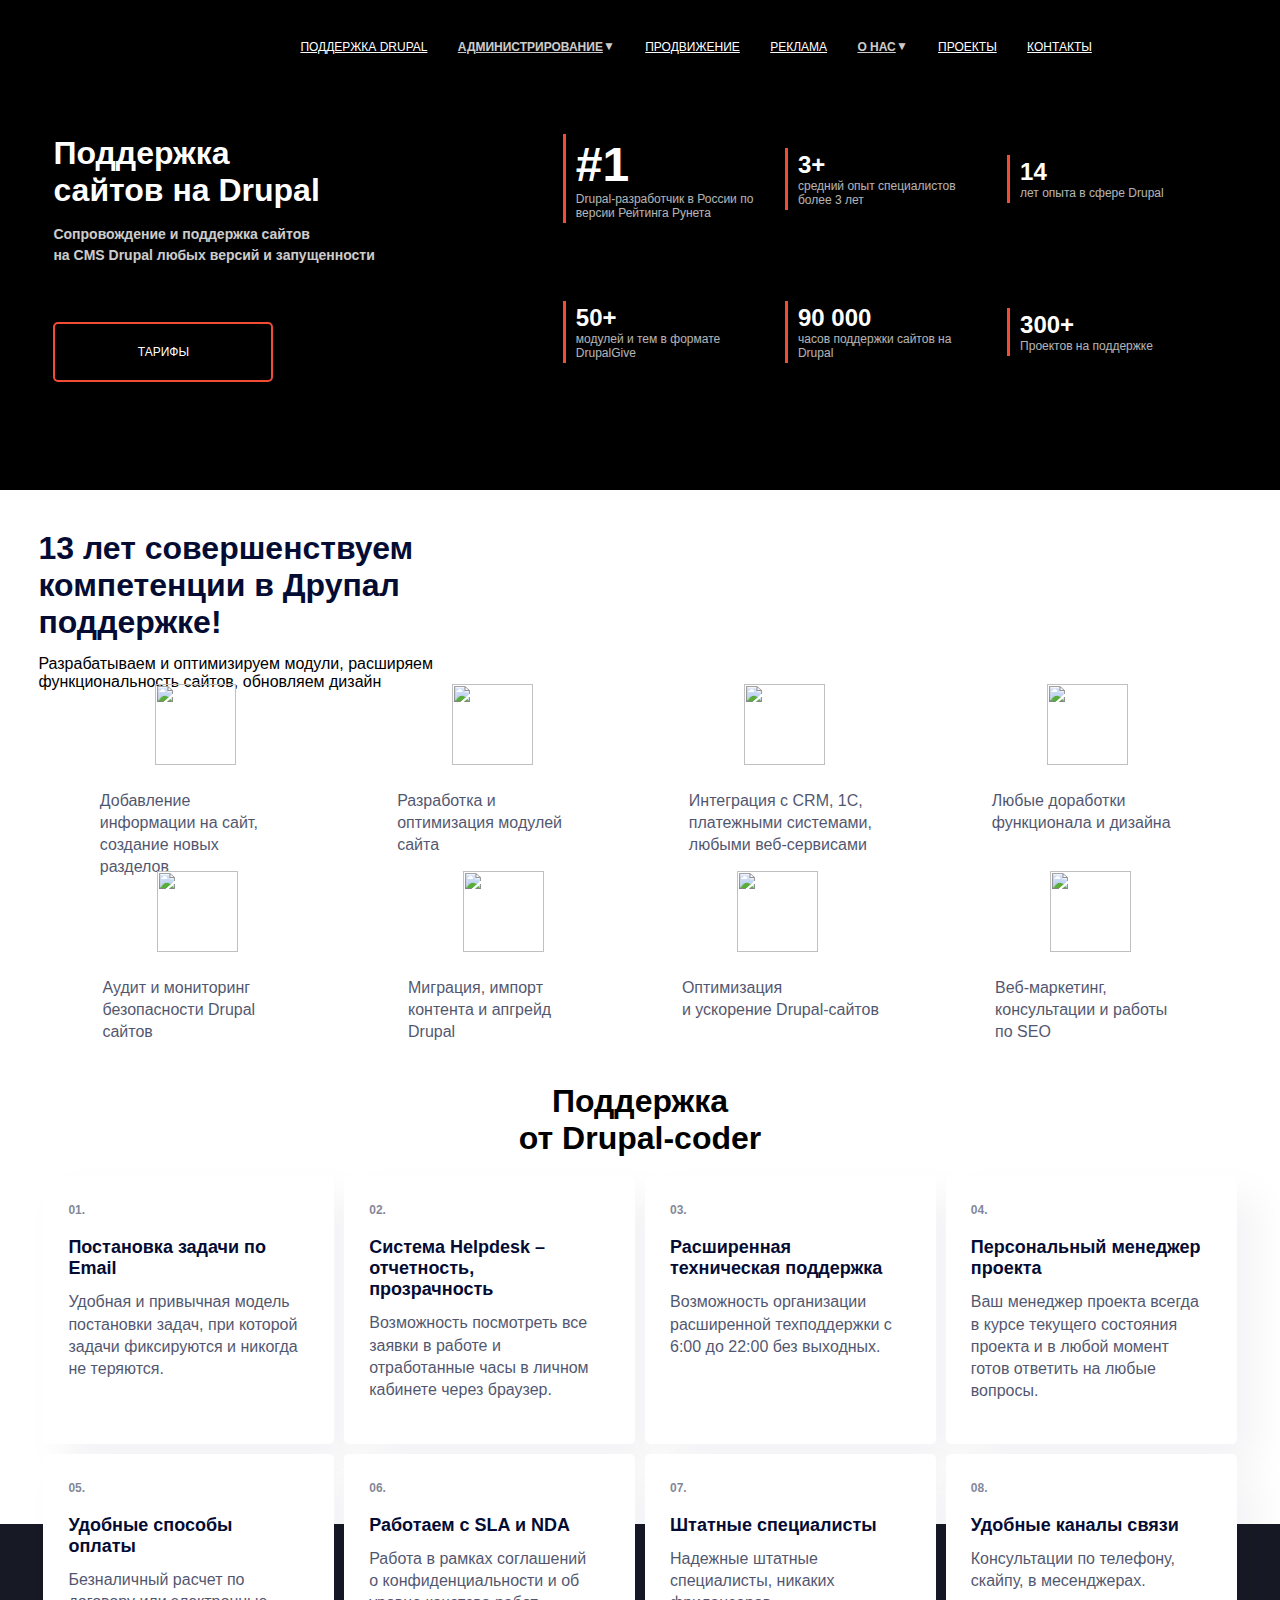
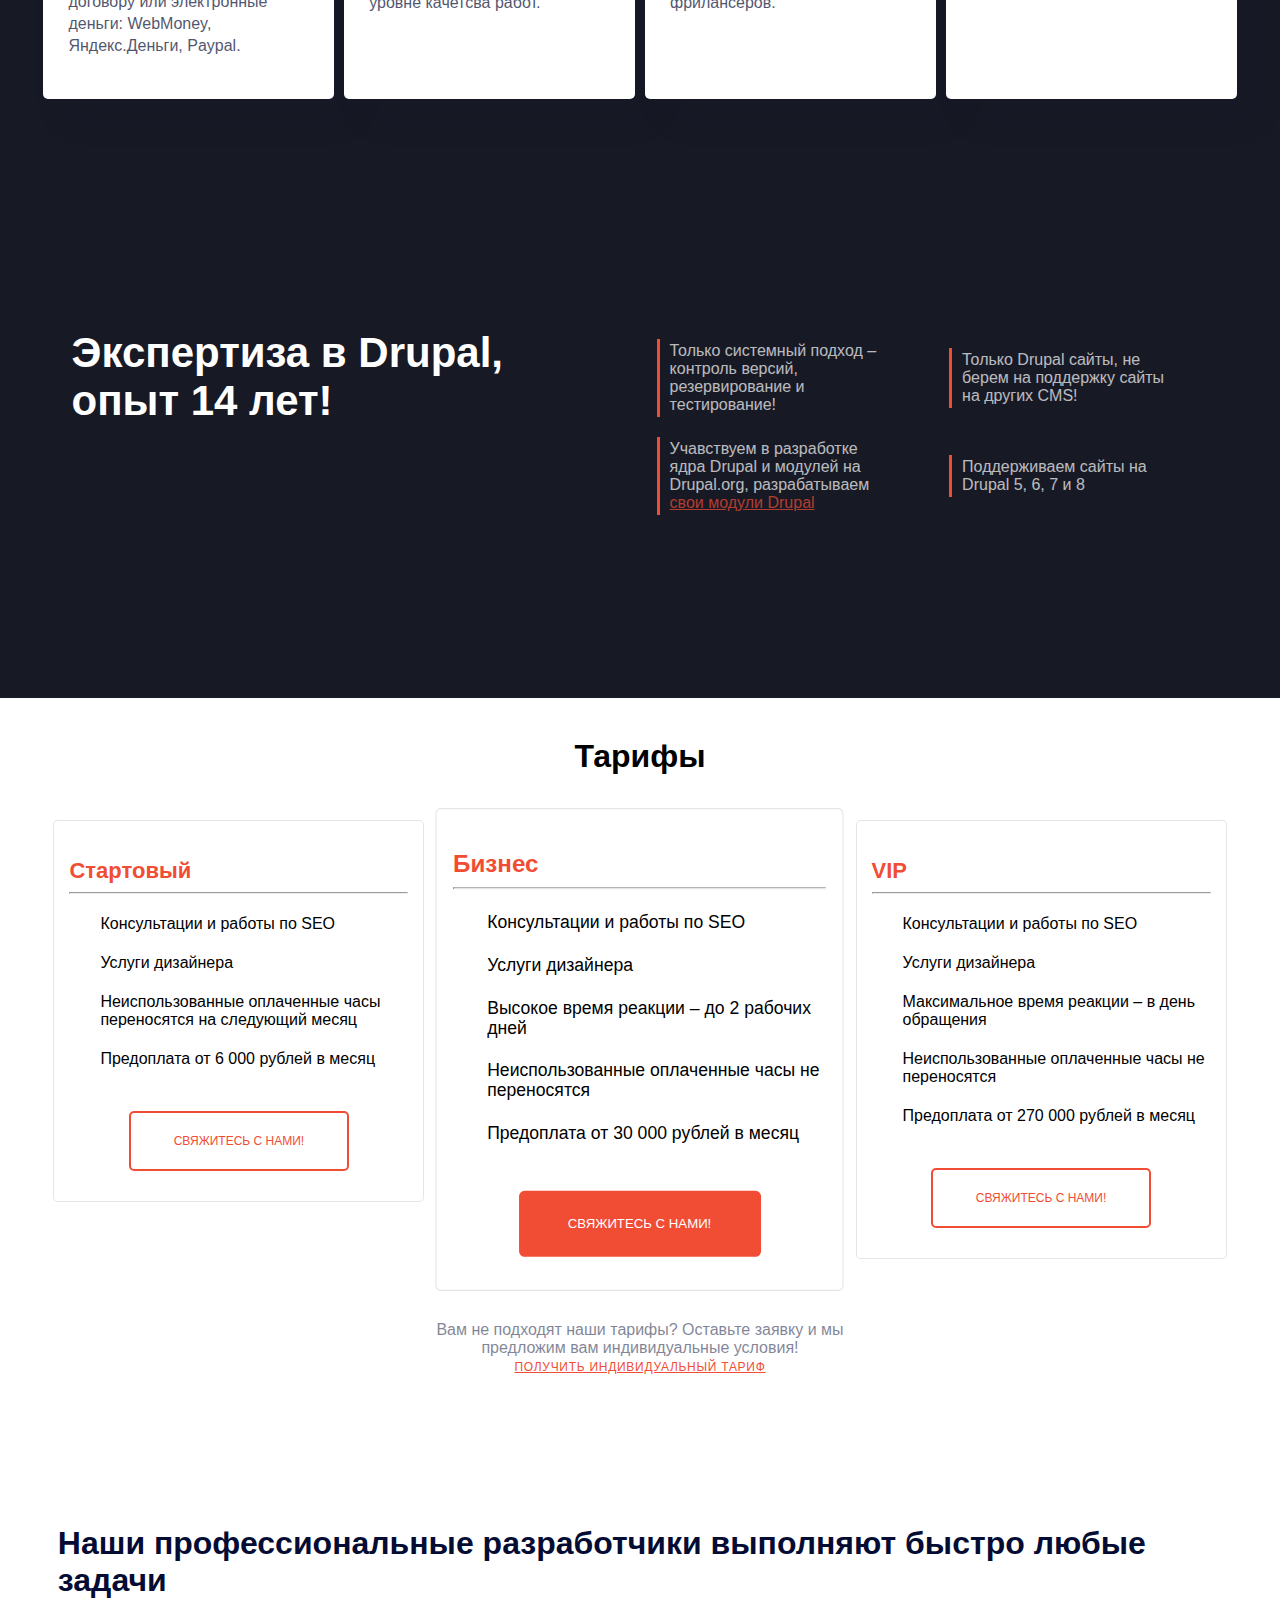
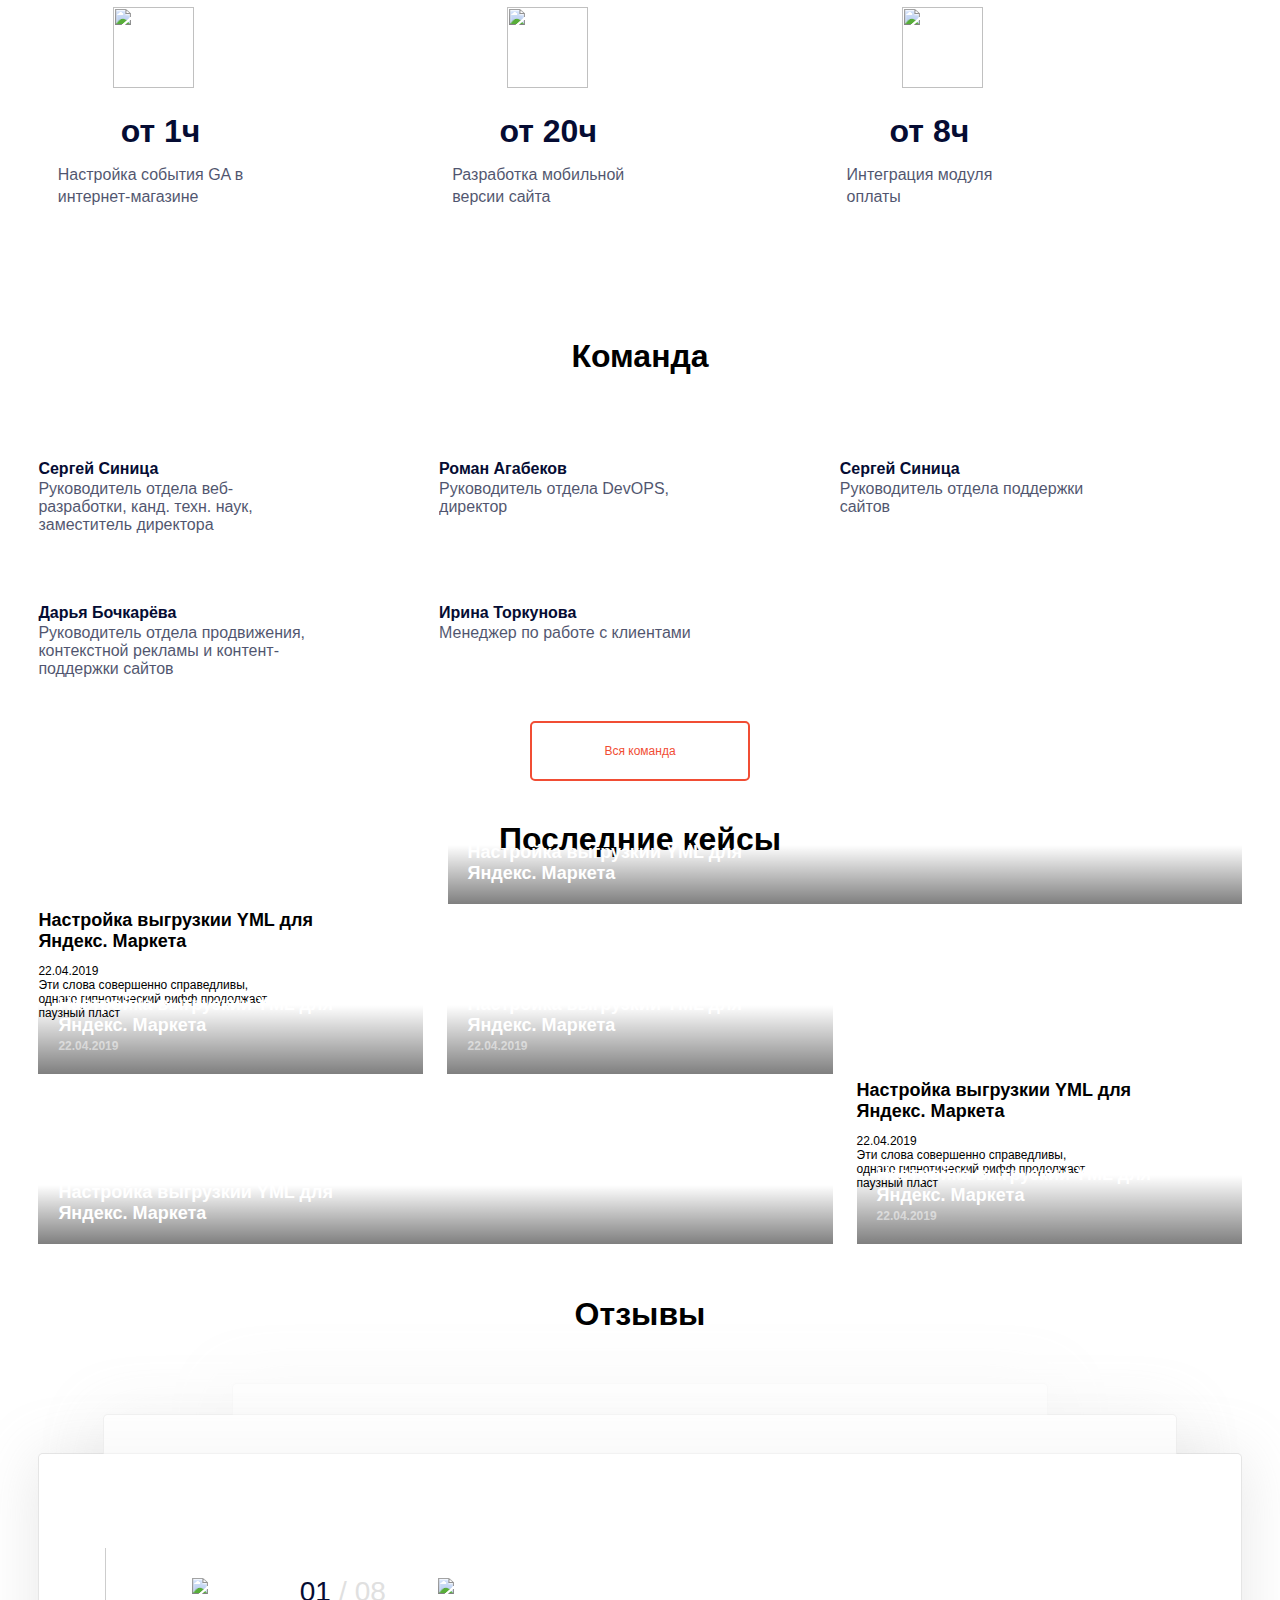
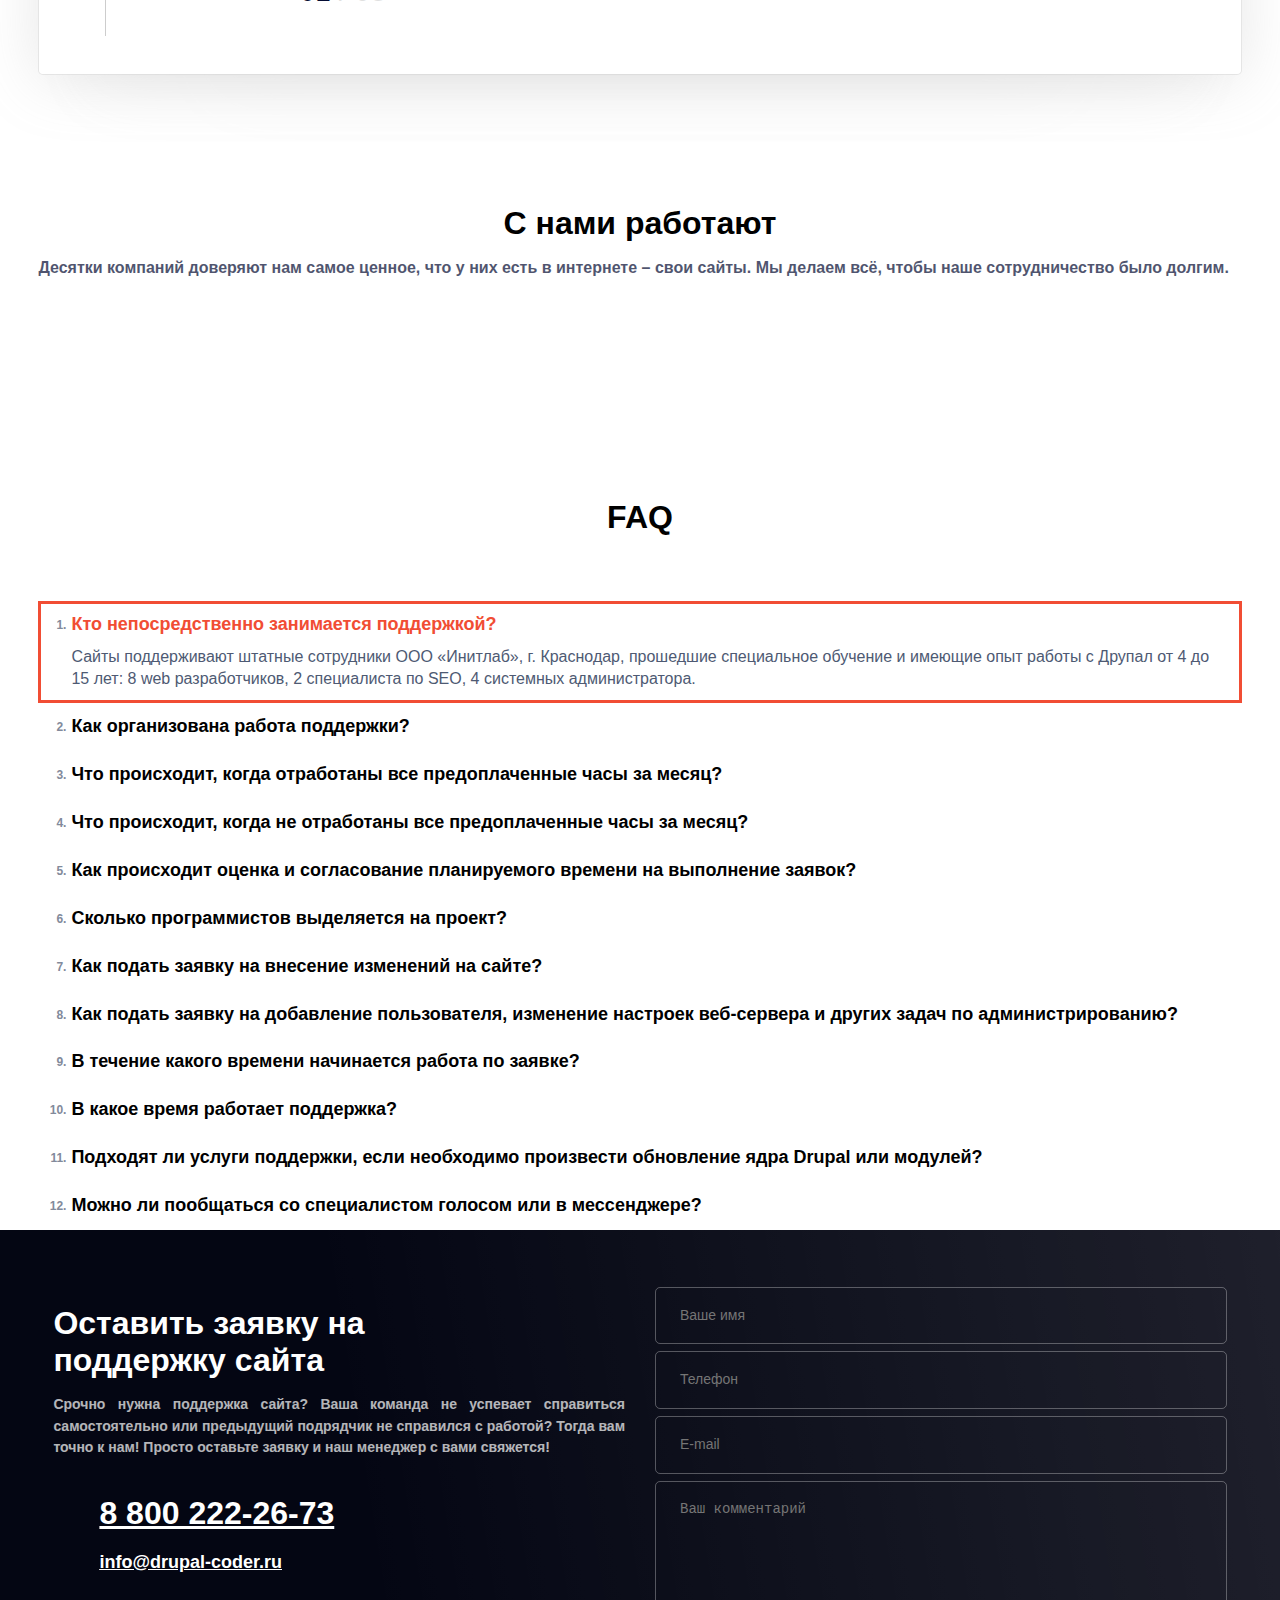
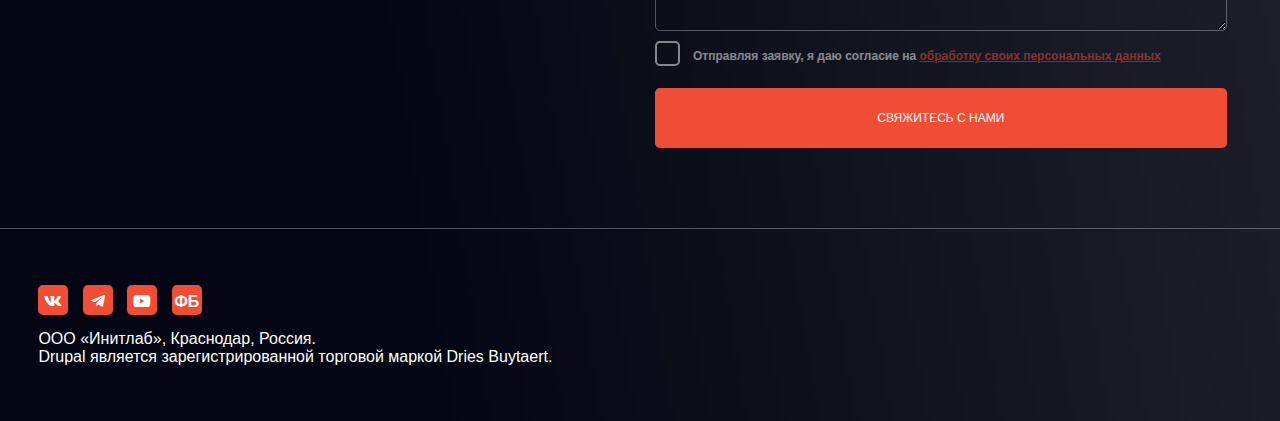
==== projectWEB/index.html @ 43fd0756 "Add files via upload" ====
<!DOCTYPE html>
<html lang="ru">
<head>
    <meta charset="UTF-8">
    <meta name="viewport" content="width=device-width, initial-scale=1.0">
    <link rel="stylesheet" href="../libs/bootstrap-4.0.0-dist/css/bootstrap.min.css">
    <link rel="stylesheet" type="text/css" href="../libs/slick/slick/slick.css"/>
    <link rel="stylesheet" type="text/css" href="../libs/slick/slick/slick-theme.css"/>
    <link rel="stylesheet" href="style.css">
    <link rel="stylesheet" href="https://cdnjs.cloudflare.com/ajax/libs/font-awesome/5.15.3/css/all.min.css">
    <script src="../libs/jquery-3.4.1.min.js"></script>
    <script src="../libs/bootstrap-4.0.0-dist/js/bootstrap.min.js"></script>
    <script type="text/javascript" src="../libs/slick/slick/slick.min.js"></script>
    <script src="https://www.google.com/recaptcha/api.js" async defer></script>
    <title>Проект WEB</title>
</head>
<body>

    <!-- 1 -->

    <header id="head">
        <video autoplay loop muted>
            <source src="imgs/video.mp4" type="video/mp4">
        </video>
        <img src="imgs/druplicon.svg" class="header_back_img" alt="">
        <div class="container">

            <div class="menus">
                <div class="mobile_head_menu">
                    <div class="container">
                        <a href="/project" class="logo_a"><img src="imgs/logoText.svg" class="logo" alt=""></a>
                        <div class="burger_menu">
                            <div class="burger_menu_1"></div>
                        </div>
                    </div>
                </div>
        
                <nav>
                    <ul class="menu">
                        <li><a href="">ПОДДЕРЖКА DRUPAL</a></li>
                        <li class="menu_podcat">
                            <span><a href="">АДМИНИСТРИРОВАНИЕ</a></span>
                            <ul>
                                <li><a href="">МИГРАЦИЯ</a></li>
                                <li><a href="">БЭКАПЫ</a></li>
                                <li><a href="">АУДИТ БЕЗОПАСНОСТИ</a></li>
                                <li><a href="">ОПТИМИЗАЦИЯ СКОРОСТИ</a></li>
                                <li><a href="">ПЕРЕЕЗД НА HTTPS</a></li>
                            </ul>
                        </li>
                        <li><a href="">ПРОДВИЖЕНИЕ</a></li>
                        <li><a href="">РЕКЛАМА</a></li>
                        <li class="menu_podcat">
                            <span><a href="">О НАС</a></span>
                            <ul>
                                <li><a href="">КОМАНДА</a></li>
                                <li><a href="">DRUPALGIVE</a></li>
                                <li><a href="">БЛОГ</a></li>
                                <li><a href="">КУРСЫ DRUPAL</a></li>
                            </ul>
                        </li>
                        <li><a href="">ПРОЕКТЫ</a></li>
                        <li><a href="">КОНТАКТЫ</a></li>
                    </ul>
                </nav>
            </div>

            <div class="head_f">
                <div>
                    <h1>Поддержка<br> сайтов на Drupal</h1>
                    <h2>Сопровождение и поддержка сайтов<br>на CMS Drupal любых версий и запущенности</h2>
                    <button class="header_tarif_button">ТАРИФЫ</button>
                </div>
                <div class="header_categories">
                    <div>
                        <div class="zag header_zag_big">#1</div>
                        <div class="podzag">Drupal-разработчик в России по версии Рейтинга Рунета</div>
                    </div>
                    <div>
                        <div class="zag">3+</div>
                        <div class="podzag">средний опыт специалистов более 3 лет</div>
                    </div>
                    <div>
                        <div class="zag">14</div>
                        <div class="podzag">лет опыта в сфере Drupal</div>
                    </div>
                    <div>
                        <div class="zag">50+</div>
                        <div class="podzag">модулей и тем в формате DrupalGive</div>
                    </div>
                    <div>
                        <div class="zag">90 000</div>
                        <div class="podzag">часов поддержки сайтов на Drupal</div>
                    </div>
                    <div>
                        <div class="zag">300+</div>
                        <div class="podzag">Проектов на поддержке</div>
                    </div>
                </div>
            </div>
        </div>
    </header>
    <main>

        <!-- 2 -->

        <section id="services">
            <div class="container">
                <h1>13 лет совершенствуем<br>компетенции в Друпал<br>поддержке!</h1>
                <div class="podzag1">Разрабатываем и оптимизируем модули, расширяем<br>функциональность сайтов, обновляем дизайн</div>

                <div class="services_parts">
                    <div class="services_part">
                        <div class="services_part_sor">
                            <div class="services_imgs">
                                <img src="imgs/servicesback.svg" alt="">
                                <img src="imgs/services1.svg" alt="">
                            </div>
                            <div class="podzag1">Добавление<br>информации на сайт,<br>создание новых<br>разделов</div>
                        </div>
                    </div>
                    <div class="services_part">
                        <div class="services_part_sor">
                            <div class="services_imgs">
                                <img src="imgs/servicesback.svg" alt="">
                                <img src="imgs/services2.svg" alt="">
                            </div>
                            <div class="podzag1">Разработка и<br> оптимизация модулей<br> сайта</div>
                        </div>
                    </div>
                    <div class="services_part">
                        <div class="services_part_sor">
                            <div class="services_imgs">
                                <img src="imgs/servicesback.svg" alt="">
                                <img src="imgs/services3.svg" alt="">
                            </div>
                            <div class="podzag1">Интеграция с CRM, 1C,<br>платежными системами,<br>любыми веб-сервисами</div>
                        </div>
                    </div>
                    <div class="services_part">
                        <div class="services_part_sor">
                            <div class="services_imgs">
                                <img src="imgs/servicesback.svg" alt="">
                                <img src="imgs/services4.svg" alt="">
                            </div>
                            <div class="podzag1">Любые доработки<br> функционала и дизайна</div>
                        </div>
                    </div>
                    <div class="services_part">
                        <div class="services_part_sor">
                            <div class="services_imgs">
                                <img src="imgs/servicesback.svg" alt="">
                                <img src="imgs/services5.svg" alt="">
                            </div>
                            <div class="podzag1">Аудит и мониторинг<br>безопасности Drupal<br>сайтов</div>
                        </div>
                    </div>
                    <div class="services_part">
                        <div class="services_part_sor">
                            <div class="services_imgs">
                                <img src="imgs/servicesback.svg" alt="">
                                <img src="imgs/services6.svg" alt="">
                            </div>
                            <div class="podzag1">Миграция, импорт<br>контента и апгрейд<br>Drupal</div>
                        </div>
                    </div>
                    <div class="services_part">
                        <div class="services_part_sor">
                            <div class="services_imgs">
                                <img src="imgs/servicesback.svg" alt="">
                                <img src="imgs/services7.svg" alt="">
                            </div>
                            <div class="podzag1">Оптимизация<br>и ускорение Drupal-сайтов</div>
                        </div>
                    </div>
                    <div class="services_part">
                        <div class="services_part_sor">
                            <div class="services_imgs">
                                <img src="imgs/servicesback.svg" alt="">
                                <img src="imgs/services8.svg" alt="">
                            </div>
                            <div class="podzag1">Веб-маркетинг,<br>консультации и работы<br> по SEO</div>
                        </div>
                    </div>
                </div>
            </div>
        </section>

        <!-- 3 -->

        <section id="supports">
            <div class="container">
                <h1>Поддержка<br>от Drupal-coder</h1>
                <div class="supports_list">
                    <div>
                        <div class="support_num">01.</div>
                        <div class="zag">Постановка задачи по Email</div>
                        <div class="podzag">Удобная и привычная модель постановки задач, при которой задачи фиксируются и никогда не теряются.</div>
                        <img src="imgs/support1.svg" alt="">
                    </div>
                    <div>
                        <div class="support_num">02.</div>
                        <div class="zag">Система Helpdesk – отчетность, прозрачность</div>
                        <div class="podzag">Возможность посмотреть все заявки в работе и отработанные часы в личном кабинете через браузер.</div>
                        <img src="imgs/support2.svg" alt="">
                    </div>
                    <div>
                        <div class="support_num">03.</div>
                        <div class="zag">Расширенная техническая поддержка</div>
                        <div class="podzag">Возможность организации расширенной техподдержки с 6:00 до 22:00 без выходных.</div>
                        <img src="imgs/support3.svg" alt="">
                    </div>
                    <div>
                        <div class="support_num">04.</div>
                        <div class="zag">Персональный менеджер проекта</div>
                        <div class="podzag">Ваш менеджер проекта  всегда в курсе текущего состояния проекта и в любой момент готов ответить на любые вопросы.</div>
                        <img src="imgs/support4.svg" alt="">
                    </div>
                    <div>
                        <div class="support_num">05.</div>
                        <div class="zag">Удобные способы оплаты</div>
                        <div class="podzag">Безналичный расчет по договору или электронные деньги: WebMoney, Яндекс.Деньги, Paypal.</div>
                        <img src="imgs/support5.svg" alt="">
                    </div>
                    <div>
                        <div class="support_num">06.</div>
                        <div class="zag">Работаем с SLA и NDA</div>
                        <div class="podzag">Работа в рамках соглашений о конфиденциальности и об уровне качетсва работ.</div>
                        <img src="imgs/support6.svg" alt="">
                    </div>
                    <div>
                        <div class="support_num">07.</div>
                        <div class="zag">Штатные специалисты</div>
                        <div class="podzag">Надежные штатные специалисты, никаких фрилансеров.</div>
                        <img src="imgs/support7.svg" alt="">
                    </div>
                    <div>
                        <div class="support_num">08.</div>
                        <div class="zag">Удобные каналы связи</div>
                        <div class="podzag">Консультации по телефону, скайпу, в месенджерах.</div>
                        <img src="imgs/support8.svg" alt="">
                    </div>
                </div>
            </div>
        </section>

        <!-- 4 -->

        <section id="expertise">
            <div class="container">
                <h1>Экспертиза в Drupal,<br> опыт 14 лет!</h1>
 
                <div class="header_categories">
                    <div>
                        <div class="podzag">Только системный подход –<br> контроль версий,<br> резервирование и<br> тестирование!</div>
                    </div>
                    <div>
                        <div class="podzag">Только Drupal сайты, не<br> берем на поддержку сайты<br> на других CMS!</div>
                    </div>
                    <div>
                        <div class="podzag">Учавствуем в разработке<br> ядра Drupal и модулей на<br> Drupal.org, разрабатываем<br> <a href="">свои модули Drupal</a></div>
                    </div>
                    <div>
                        <div class="podzag">Поддерживаем сайты на<br> Drupal 5, 6, 7 и 8</div>
                    </div>
                </div>
            </div>
            <img src="imgs/druplicon1.svg" class="expertise_back_img" alt="">
            <img src="imgs/laptop.png" class="expertise_laptop" alt="">
        </section>

        <!-- 5 -->
        
            <div class="container">
                <h1>Тарифы</h1>
                
                <div class="tarif_categories">
                    <div class="tarif_category">
                        <div class="tarif_title">Стартовый</div>
                        <div class="tarif_price">2000<div>₽</div></div>
                        <div class="tarif_podprise">в час</div>
                        <hr>
                        <div class="tarif_items">
                            <div class="tarif_item">Консультации и работы по SEO</div>
                            <div class="tarif_item">Услуги дизайнера</div>
                            <div class="tarif_item">Неиспользованные оплаченные часы переносятся на следующий месяц</div>
                            <div class="tarif_item">Предоплата от 6 000 рублей в месяц</div>
                        </div>
                        <button class="tarif_button">СВЯЖИТЕСЬ С НАМИ!</button>
                    </div>

                    <div class="tarif_category active">
                        <div class="tarif_title">Бизнес</div>
                        <div class="tarif_price">2000<div>₽</div></div>
                        <div class="tarif_podprise">в час</div>
                        <hr>
                        <div class="tarif_items">
                            <div class="tarif_item">Консультации и работы по SEO</div>
                            <div class="tarif_item">Услуги дизайнера</div>
                            <div class="tarif_item">Высокое время реакции – до 2 рабочих дней</div>
                            <div class="tarif_item">Неиспользованные оплаченные часы не переносятся</div>
                            <div class="tarif_item">Предоплата от 30 000 рублей в месяц</div>
                        </div>
                        <button class="tarif_button button_select">СВЯЖИТЕСЬ С НАМИ!</button>
                    </div>

                    <div class="tarif_category">
                        <div class="tarif_title">VIP</div>
                        <div class="tarif_price">1800<div>₽</div></div>
                        <div class="tarif_podprise">в час</div>
                        <hr>
                        <div class="tarif_items">
                            <div class="tarif_item">Консультации и работы по SEO</div>
                            <div class="tarif_item">Услуги дизайнера</div>
                            <div class="tarif_item">Максимальное время реакции – в день обращения</div>
                            <div class="tarif_item">Неиспользованные оплаченные часы не переносятся</div>
                            <div class="tarif_item">Предоплата от 270 000 рублей в месяц</div>
                        </div>
                        <button class="tarif_button">СВЯЖИТЕСЬ С НАМИ!</button>
                    </div>
                </div>

                <div class="tarif_info subtitle">Вам не подходят наши тарифы? Оставьте заявку и мы<br> предложим вам индивидуальные условия!</div>
                <div class="tarif_individual">
                    <a class="podzag">Получить индивидуальный тариф</a>
                </div>
            </div>
        </section>

        <!-- 6 -->

        <section id="tasks">
            <div class="container">
                <h1>Наши профессиональные разработчики выполняют быстро любые задачи</h1>
                <div class="tasks_parts">
                    <div class="tasks_part">
                        <div class="tasks_part_sor">
                            <div class="tasks_imgs">
                                <img src="imgs/servicesback.svg" alt="">
                                <img src="imgs/tasks1.svg" alt="">
                            </div>
                            <h1>от 1ч</h1>
                            <div class="podzag1">Настройка события GA в<br>интернет-магазине</div>
                        </div>
                    </div>
                    <div class="tasks_part">
                        <div class="tasks_part_sor">
                            <div class="tasks_imgs">
                                <img src="imgs/servicesback.svg" alt="">
                                <img src="imgs/tasks2.svg" alt="">
                            </div>
                            <h1>от 20ч</h1>
                            <div class="podzag1">Разработка мобильной<br>версии сайта</div>
                        </div>
                    </div>
                    <div class="tasks_part">
                        <div class="tasks_part_sor">
                            <div class="tasks_imgs">
                                <img src="imgs/servicesback.svg" alt="">
                                <img src="imgs/tasks3.svg" alt="">
                            </div>
                            <h1>от 8ч</h1>
                            <div class="podzag1">Интеграция модуля<br>оплаты</div>
                        </div>
                    </div>
                </div>
            </div>
        </section>

        <!-- 7 -->

        <section id="team">
            <div class="container">
                <h1>Команда</h1>
                <div id="teammates">
                    <div class="teammate">
                        <div class="teammate2">
                            <img src="imgs/team1.jpg" alt="">
                            <div class="name">Сергей Синица</div>
                            <div class="podzag">Руководитель отдела веб-разработки, канд. техн. наук, заместитель директора</div>
                        </div>
                    </div>
                    <div class="teammate">
                        <div class="teammate2">
                            <img src="imgs/team2.jpg" alt="">
                            <div class="name">Роман Агабеков</div>
                            <div class="podzag">Руководитель отдела DevOPS, директор</div>
                        </div>
                    </div>
                    <div class="teammate">
                        <div class="teammate2">
                            <img src="imgs/team3.jpg" alt="">
                            <div class="name">Сергей Синица</div>
                            <div class="podzag">Руководитель отдела поддержки сайтов</div>
                        </div>
                    </div>
                    <div class="teammate">
                        <div class="teammate2">
                            <img src="imgs/team4.jpg" alt="">
                            <div class="name">Дарья Бочкарёва</div>
                            <div class="podzag">Руководитель отдела продвижения, контекстной рекламы и контент-поддержки сайтов</div>
                        </div>
                    </div>
                    <div class="teammate">
                        <div class="teammate2">
                            <img src="imgs/team5.jpg" alt="">
                            <div class="name">Ирина Торкунова</div>
                            <div class="podzag">Менеджер по работе с клиентами</div>
                        </div>
                    </div>
                </div>
                <button class="team_button">Вся команда</button>
            </div>
        </section>

        <!-- 8 -->

        <section id="cases">
            <div class="container">
                <div class="m-5">
                <h1 class="text-flex text-center pb-4">Последние кейсы</h1>
                <div class="fleximg">
                    <ul>
                    <li>
                        <img src="imgs/image 9.2.png" alt="1" loading="lazy" />
                        <h4>
                        Настройка выгрузкии YML для <br />
                        Яндекс. Маркета
                        </h4>
                        <p>
                        22.04.2019<br />
                        Эти слова совершенно справедливы, <br />однако гипнотический
                        рифф продолжает <br />паузный пласт
                        </p>
                    </li>
                    <li class="case_d2">
                        <div id="tekst_sverhu_kartinki">
                        <img src="imgs/image 11.1.png" alt="2" loading="lazy" />
                        <div class="tekst_sverhu_kartinki_1">
                            <h4>
                            Настройка выгрузкии YML для <br />
                            Яндекс. Маркета
                            </h4>
                        </div>
                        </div>
                    </li>
                    <li>
                        <div id="tekst_sverhu_kartinki">
                        <img src="imgs/image 8.3.png" alt="3" loading="lazy" />
                        <div class="tekst_sverhu_kartinki_1">
                            <h4>
                            Настройка выгрузкии YML для <br />
                            Яндекс. Маркета
                            </h4>
                            <span>22.04.2019</span>
                        </div>
                        </div>
                    </li>
                    <li>
                        <div id="tekst_sverhu_kartinki">
                        <img src="imgs/image 7.3.png" alt="4" loading="lazy" />
                        <div class="tekst_sverhu_kartinki_1">
                            <h4>
                            Настройка выгрузкии YML для <br />
                            Яндекс. Маркета
                            </h4>

                            <span>22.04.2019</span>
                        </div>
                        </div>
                    </li>
                    <li>
                        <img src="imgs/image 6.2.png" alt="5" loading="lazy" />
                        <h4>
                        Настройка выгрузкии YML для <br />
                        Яндекс. Маркета
                        </h4>
                        <p>
                        22.04.2019<br />
                        Эти слова совершенно справедливы, <br />однако гипнотический
                        рифф продолжает <br />паузный пласт
                        </p>
                    </li>

                    <li class="case_d2">
                        <div id="tekst_sverhu_kartinki">
                        <img src="imgs/image 10.1.png" alt="6" loading="lazy" />
                        <div class="tekst_sverhu_kartinki_1">
                            <h4>
                            Настройка выгрузкии YML для <br />
                            Яндекс. Маркета
                            </h4>
                        </div>
                        </div>
                    </li>
                    <li>
                        <div id="tekst_sverhu_kartinki">
                        <img src="imgs/image 6.3.png" alt="7" loading="lazy" />
                        <div class="tekst_sverhu_kartinki_1">
                            <h4>
                            Настройка выгрузкии YML для <br />
                            Яндекс. Маркета
                            </h4>
                            <span>22.04.2019</span>
                        </div>
                        </div>
                    </li>
                    </ul>
                </div>
                </div>
            </div>
        </section>

        <!-- 9. reviews -->

        <section id="reviews">              
            <div class="container3">
                <div class="text-slider">
                    <h1>Отзывы</h1>
                    <div class="container">
                        <div class="txts">
                            <div class="row txts1">
                                <div class="rero1">
                                    <div class="a" style="overflow: hidden; transition: 0.5s">
                                        <div class="aa">
                                            <div class="">
                                                <img src="imgs/review2.png" />
                    
                                                <div class="pt-3 slidertext_text">
                                                    Долгие поиски единственного и неповторимого мастера
                                                    на многострадальный сайт www.cielparfum.com, который
                                                    был собран крайне некомпетентным программистом и раз
                                                    в месяц стабильно грозил погибнуть, привели меня на
                                                    сайт и, в итоге, к ребятам из Drupal-coder. И вот
                                                    уже практически полгода как не проходит и дня, чтобы
                                                    я не поудивлялась и не порадовалась своему везению!
                                                    Починили все, что не работало - от поиска до
                                                    отображения меню. Провели редизайн - не отходя от
                                                    желаемого, но со своими существенными и
                                                    качественными дополнениями. Осуществили ряд проектов
                                                    - конкурсы, тесты и тд. А уж мелких починок и
                                                    доработок - не счесть! И главное - все качественно и
                                                    быстро (не взирая на не самый "быстрый" тариф). Есть
                                                    вопросы - замечательный Алексей всегда подскажет,
                                                    поддержит, отремонтирует и/или просто сделает с
                                                    нуля. Есть задумка для реализации - замечательный
                                                    Сергей обсудит и предложит идеальный вариант. Есть
                                                    проблема - замечательные Надежда и Роман починят,
                                                    поправят, сделают! Ребята доказали, что эта CMS -
                                                    мощная и грамотная система управления. Надеюсь, что
                                                    наше сотрудничество затянется надолго! Спасибо!!!
                                                </div>

                                                <div class="slidertext_names">
                                                    С уважением, Наталья Сушкова руководитель Отдела веб-проектов Группы компаний «Си Эль парфюм»&nbsp;<a href="http://www.cielparfum.com/">http://www.cielparfum.com/</a>
                                                </div>
                                            </div>
                    
                                            <div class="">
                                                <img src="imgs/review1.png" />
                    
                                                <div class="pt-3 slidertext_text">
                                                Сергей — профессиональный, высококвалифицированый
                                                программист с огромным опытом в ИТ. Я долгое время
                                                общался с топ-фрилансерами (вся первая двадцатка) на
                                                веблансере и могу сказать, что С СЕРГЕЕМ ОНИ И РЯДОМ
                                                НЕ ВАЛЯЛИСЬ. Работаем с Сергеем до сих пор. С ним
                                                приятно работать, я доволен.
                                                </div>

                                                <div class="slidertext_names">
                                                    Сергей Чепурко, руководитель проекта&nbsp;<a href="http://www.personal-writer.com/">www.personal-writer.com</a>&nbsp;/&nbsp;<a href="http://www.writers-united.org/">www.writers-united.org</a>
                                                </div>
                                            </div>
                    
                                            <div class="">
                                                <img src="imgs/review3.jpg" />
                    
                                                <div class="pt-3 slidertext_text">
                                                Выражаю глубочайшую благодарность команде
                                                специалистов компании "Инитлаб" и лично Дмитрию
                                                Купянскому и Алексею Синице. Сайт был первоклассно
                                                перевёрстан из старой табличной модели в новую на
                                                базе Drupal с дополнительной функциональностью. Всё
                                                было сделано с высочайшим качеством и точно в сроки.
                                                Всем кому хочется без нервов и лишних вопросов
                                                разработать сайт рекомендую обращаться именно к этой
                                                команде профессионалов.
                                                </div>

                                                <div class="slidertext_names">
                                                    Леонид Александрович Ледовский
                                                </div>
                                            </div>
                    
                                            <div class="">
                                                <img src="imgs/review4.png" />
                    
                                                <div class="pt-3 slidertext_text">
                                                Моя электронная газета www.nashagazeta.ch существует
                                                в Швейцарии уже 10 лет. За это время мы сменили 7
                                                специалистов по техподдержке, и только сейчас, в
                                                последние несколько месяцев, с начала сотрудничества
                                                с Алексеем Синицей и его командой, я впервые
                                                почувствовала, что у меня есть надежный технический
                                                тыл. Без громких слов и обещаний, ребята просто
                                                спокойно и качественно делают работу, быстро
                                                реагируют, находят решения, предлагают конкретные
                                                варианты улучшения функционирования сайта и сами их
                                                оперативно осуществляют. Сотрудничество с ними –
                                                одно удовольствие!
                                                </div>

                                                <div class="slidertext_names">
                                                    Надежда Сикорская, Женева, Швейцария
                                                </div>
                                            </div>
                    
                                            <div class="">
                                                <img src="imgs/review5.png" />
                    
                                                <div class="pt-3 slidertext_text">
                                                Наша компания Estee Design занимается дизайном
                                                интерьеров. Сайт сверстан на Drupal. Искали
                                                программистов под выполнение ряда небольших
                                                изменений и корректировок по сайту. Пообщавшись с
                                                Алексеем Синицей, приняли решение о начале работ с
                                                компанией Initlab/drupal-coder. Сотрудничеством
                                                довольны на 100%. Четкая и понятная система
                                                коммуникации, достаточно оперативное решение по
                                                задачам. Дали рекомендации по улучшению програмной
                                                части сайта, исправили ряд скрытых ошибок. Никогда
                                                не пишу отзывы (нет времени), но в данном случае, по
                                                просьбе Алексея, не могу не рекомендовать Initlab
                                                другим людям - действительно компания
                                                профессионалов.
                                                </div>

                                                <div class="slidertext_names">
                                                    Кузин Вадим, руководитель строительного направления Дизайн-бюро интерьеров Estee <a href="http://estee-design.ru">estee-design.ru</a>
                                                </div>
                                            </div>
                    
                                            <div class="">
                                                <img src="imgs/review6.png" />
                    
                                                <div class="pt-3 slidertext_text">
                                                Наша компания за несколько лет сменила несколько
                                                команд программистов и специалистов техподдержки, и
                                                почти отчаялась найти на российском рынке адекватное
                                                профессиональное предложение по разумной цене. Пока
                                                мы не начали работать с командой "Инитлаб",
                                                воплощающей в себе все наши представления о
                                                нормальной системе взаимодействия в сочетании с
                                                профессиональным неравнодушием. Впервые в моей
                                                деловой практике я чувствую надежно прикрытыми
                                                важнейшие задачи в жизни электронного СМИ, при том,
                                                что мои коллеги работают за сотни километров от нас
                                                и мы никогда не встречались лично.
                                                </div>

                                                <div class="slidertext_names">
                                                    Константин Бельский, зам. генерального директора портала <a href="http://www.cableman.ru/">Кабельщик.ру</a>
                                                </div>
                                            </div>
                    
                                            <div class="">
                                                <img src="imgs/review7.png" />
                    
                                                <div class="pt-3 slidertext_text">
                                                За довольно продолжительный срок (2014 - 2016 годы)
                                                весьма плотной работы (интернет-магазин на безумно
                                                замороченном Drupal 6: устраняли косяки
                                                разработчиков, ускоряли сайт, сделали множество
                                                новых функций и т.п.) - только самые добрые эмоции
                                                от работы с командой Initlab / Drupal-coder: всегда
                                                можно рассчитывать на быструю и толковую помощь,
                                                поддержку, совет. Даже сейчас, не смотря на то, что
                                                мы почти год не работали на постоянной основе
                                                (банально закончились задачи), случайно возникшая
                                                проблема с сайтом была решена мгновенно! В общем,
                                                только самые искренние благодарности и рекомендации!
                                                Спасибо!
                                                </div>

                                                <div class="slidertext_names">
                                                    С уважением, Владислав, <a href="http://serebro.ag">Serebro.Ag</a>
                                                </div>
                                            </div>
                    
                                            <div class="">
                                                <img src="imgs/review8.jpg" />
                    
                                                <div class="pt-3 slidertext_text">
                                                Хотел поблагодарить за работу над нашими сайтами. За
                                                4 месяца работы привели сайт в порядок, а самое
                                                главное получили инструмент, с помощью мы теперь
                                                можем быстро и красиво выставлять контент для
                                                образования и работы с предприятиями
                                                http://lpcma.tsu.ru/ru/post/reference_material
                                                </div>

                                                <div class="slidertext_names">
                                                    Дмитрий Новиков, <a href="http://lpcma.tsu.ru">lpcma.tsu.ru</a>
                                                </div>
                                            </div>
                                            </div>
                                        </div>
                                    </div>
                                    <div class="row row_review_btns">
                                    <div class="review_btns">
                                        <div class="button_slide">
                                        <button class="b1 b11">
                                            <img src="imgs/arrow-left.svg" alt="arrow-left" />
                                        </button>
                
                                        <div class="review_nums ednum">01</div>
                                        <div class="review_nums rwns">/</div>
                                        <div class="review_nums">08</div>
                
                                        <button class="b2 b22">
                                            <img src="imgs/arrow-right.svg" alt="arrow-right" />
                                        </button>
                                        </div>
                                    </div>
                                </div>
                            </div>
                            <div class="review_bg"></div>
                        </div>
                    </div>
                </div>
            </div>
        </section>

        <!-- 10. partners -->

        <section id="partners">
            <div class="container">
                <h1>С нами работают</h1>
                <h2>Десятки компаний доверяют нам самое ценное, что у них есть в интернете – свои сайты. Мы делаем всё, чтобы наше сотрудничество было долгим.</h2>
            </div>
            <div id="companies">
                <div class="slick autoplay">
                    <div class="partner">
                        <img src="imgs/partner1.svg" alt="">
                    </div>
                    <div class="partner">
                        <img src="imgs/partner2.svg" alt="">
                    </div>
                    <div class="partner">
                        <img src="imgs/partner3.svg" alt="">
                    </div>
                </div>
                <div class="slick autoplay2">
                    <div class="partner">
                        <img src="imgs/partner1.svg" alt="">
                    </div>
                    <div class="partner">
                        <img src="imgs/partner2.svg" alt="">
                    </div>
                    <div class="partner">
                        <img src="imgs/partner3.svg" alt="">
                    </div>
                </div>
            </div>
        </section>

        <!-- 11. FAQ -->

        <section id="FAQ">
            <div class="container">
                <h1>FAQ</h1>
                <div id="AskList">
                    <div id="FAQ1li" class="active">
                        <div class="faq_zag">Кто непосредственно занимается поддержкой?</div>
                        <div class="text">Сайты поддерживают штатные сотрудники ООО «Инитлаб», г. Краснодар, прошедшие специальное обучение и имеющие опыт работы с Друпал от 4 до 15 лет: 8 web разработчиков, 2 специалиста по SEO, 4 системных администратора.</div>
                    </div>
                    <div id="FAQ2li">
                        <div class="faq_zag">Как организована работа поддержки?</div>
                        <div class="text">Клиент выбирает один из тарифов и делает предоплату. Все заявки на работы по сайту заводятся в нашу систему Service desk. В течение времени реакции по тарифу закрепленный за проектом специалист приступает к выполнению заявки, фиксирует время, потраченное на выполнение заявки и закрывает заявку по окончанию работы. Клиент может посмотреть все заявки в работе и отработанные часы в своем кабинете через веб-интерфейс.</div>
                    </div>
                    <div id="FAQ3li">
                        <div class="faq_zag">Что происходит, когда отработаны все предоплаченные часы за месяц?</div>
                        <div class="text">Мы уведомляем Клиента, о том, что последующие заявки в этом месяце будут выполняться с доплатой согласно тарифу либо будут перенесены по срокам на следующий месяц. В конце месяца, в котором были заявки с доплатой, клиентам отправляется счет на доплату по факту выполненных работ сверх предоплаты тарифного плана.</div>
                    </div>
                    <div id="FAQ4li">
                        <div class="faq_zag">Что происходит, когда не отработаны все предоплаченные часы за месяц?</div>
                        <div class="text">Предоплата не переносится на следующий месяц и деньги не возвращаются. Для продолжения поддержки сайта необходимо оплатить предоплату согласно выбранному тарифу за следующий месяц.</div>
                    </div>
                    <div id="FAQ5li">
                        <div class="faq_zag">Как происходит оценка и согласование планируемого времени на выполнение заявок?</div>
                        <div class="text">Заявки, выполнение которых укладывается в оставшееся предоплаченное время, по умолчанию не оцениваются и время не согласовывается, мы стараемся сэкономить время и быстро выполнить работу. Если видим, что задача не укладывается в предоплаченное время, то делаем примерную оценку по времени и согласовываем оценку трудоемкости с Клиентом. Клиент может явно попросить предварительно оценить работу по времени и согласовать трудоемкость, направив заявку с припиской в теме письма «Оценить работу». В этом случае время на оценку также оплачивается согласно тарифу поддержки. Если время фактического выполнения превышает заранее согласованное, то уточняем оценку, договариваемся о возможной доплате и переносе сроков по задаче. На наше усмотрение большие задачи, трудоемкость которых мы можем заранее оценить, например, разработка отдельных модулей или самостоятельных разделов сайта по подробному техническому заданию, могут быть вынесены из поддержки в отдельный проект на договорных условиях.</div>
                    </div>
                    <div id="FAQ6li">
                        <div class="faq_zag">Сколько программистов выделяется на проект?</div>
                        <div class="text">1-2 человека. За каждым проектом закрепляется один ответственный специалист, через которого проходят все заявки. Все заявки становятся в очередь к ответственному в порядке их поступления в Helpdesk. Возможно привлечение дополнительных штатных специалистов в поддержку проекта в случаях, когда:
                            • объем заявок стабильно большой и ответственный не успевает выполнять задачи;
                            • ответственный не может начать работу по заявке в срок (заболел, ушел в отпуск);
                            • специфика задачи такова, что кто-то в команде сделает эту работу существенно быстрее.</div>
                    </div>
                    <div id="FAQ7li">
                        <div class="faq_zag">Как подать заявку на внесение изменений на сайте?</div>
                        <div class="text">Для подачи заявки на внесение изменений на сайте необходимо написать письмо на email поддержки с указанием в теме письма домена сайта и подробным описанием вносимых изменений.</div>
                    </div>
                    <div id="FAQ8li">
                        <div class="faq_zag">Как подать заявку на добавление пользователя, изменение настроек веб-сервера и других задач по администрированию?</div>
                        <div class="text">Для любых задач по администрированию необходимо написать письмо на email поддержки с указанием домена сайта и описанием задачи.</div>
                    </div>
                    <div id="FAQ9li">
                        <div class="faq_zag">В течение какого времени начинается работа по заявке?</div>
                        <div class="text">Время реакции зависит типа заявки и от выбранного тарифного плана. Время реакции на сбои, обнаруживаемые системой мониторинга, от 2-х часов в рабочее время. Время реакции на заявки по доработке сайта от 24-х часов в рабочее время. Время реакции может быть более гибко определено в SLA.</div>
                    </div>
                    <div id="FAQ10li">
                        <div class="faq_zag">В какое время работает поддержка?</div>
                        <div class="text">Время работы поддержки с 10 до 18 часов (MSK, GMT+3) в рабочие дни. Мы также можем выполнять работы сверхурочно по договоренности с оплатой по двойной ставке часа.</div>
                    </div>
                    <div id="FAQ11li">
                        <div class="faq_zag">Подходят ли услуги поддержки, если необходимо произвести обновление ядра Drupal или модулей?</div>
                        <div class="text">Обновление безопасности в рамках одной ветки Drupal делается в режиме поддержки на всех тарифных планах. Обновление, связанное с переходом на следующую ветку Drupal, например апгрейд с 6.х на 7.х, лучше делать в рамках отдельного проекта, стоимость и сроки которого мы можем предложить после проведения аудита апгрейда. Аудит апгрейда включает в себя анализ путей миграции и трудоемкости обновления для всех модулей, блоков кода, Views, тем оформления, стоит от 6500 рублей и, как правило, занимает 1-3 дня, в зависимости от размера сайта.</div>
                    </div>
                    <div id="FAQ12li">
                        <div class="faq_zag">Можно ли пообщаться со специалистом голосом или в мессенджере?</div>
                        <div class="text">Для этого нужно написать заявку на консультацию на email поддержки и сообщить удобное время и контактные данные.</div>
                    </div>
                </div>
            </div>
        </section>
    </main>


    <!-- 12. FORM -->
    <footer id="form">
        <div class="container">
            <div class="form_contacts">
                <h1>Оставить заявку на<br> поддержку сайта</h1>
                <h2>Срочно нужна поддержка сайта? Ваша команда не успевает справиться самостоятельно или предыдущий подрядчик не справился с работой? Тогда вам точно к нам! Просто оставьте заявку и наш менеджер с вами свяжется!</h2>

                <div class="form_contact">
                    <div class="form_phone"><a href="tel:+78002222673">8 800 222-26-73</a></div>
                    <div class="form_mail"><a href="mailto:info@drupal-coder.ru">info@drupal-coder.ru</a></div>
                </div>
            </div>

            <form action="" id="form_send">
                <h4 id="status"></h4>
                <div>
                    <input type="text" name="name" id="name" class="form_input" placeholder="Ваше имя">
                </div>
                <div>
                    <input type="tel" name="phone" id="phone" class="form_input" placeholder="Телефон">
                </div>
                <div>
                    <input type="email" name="email" id="email" class="form_input" placeholder="E-mail">
                </div>
                <div>
                    <textarea name="message" id="message" class="form_input" placeholder="Ваш комментарий"></textarea>
                </div>
                <div>
                    <label>
                        <input type="checkbox" name="oznakomlen" id="oznakomlen">
                        <div></div>
                        <span>Отправляя заявку, я даю согласие на <a href="">обработку своих персональных данных</a></span>
                    </label>
                </div>
                <div data-theme="dark" class="g-recaptcha" data-sitekey="6Lc5qZwqAAAAAH7Qaqn3OS6c-1f9ucB2doS07ulO"></div>
                <button id="send" class="btn_send button_select" type="submit">СВЯЖИТЕСЬ С НАМИ</button>
            </form>
        </div>

        <!-- 13. FOOTER  -->
        <div class="razdel"></div>
        <div class="container">
            <div class="socials">
                <a class="social">
                    <i class="fab fa-vk"></i>
                </a>
                <a class="social">
                    <i class="fab fa-telegram-plane"></i>
                </a>
                <a class="social">
                    <i class="fab fa-youtube"></i>
                </a>
                <a class="social">
                    <div class="social_fb">ФБ</div>
                </a>
            </div>
            <div class="footer_end">
                ООО «Инитлаб», Краснодар, Россия.<br>
                Drupal является зарегистрированной торговой маркой Dries Buytaert.
            </div>
        </div>
    </footer>

    <script src="script.js"></script>
</body>
</html>
---- projectWEB/style.css ----
/* <!-- li ul nav span a 
video head, header_back_img, container, menus, mobile_head_menu, logo_a, logo, burger_menu, burger_menu_1
 menu,menu_podcat, head_f, header_tarif_button, header_categories, podzag, zag, header_zag_big--> */
 @font-face{
    font-family: 'Montserrat';
    font-style: normal;
    font-weight: 500;
    src: url(fonts/Montserrat-Medium.ttf);
}
@font-face{
    font-family: 'Montserrat';
    font-style: normal;
    font-weight: 700;
    src: url(fonts/Montserrat-Bold.ttf);
}
::-webkit-scrollbar{
    width: 9px;
}
::-webkit-scrollbar-track {
    box-shadow: inset 0 0 6px rgba(0,0,0,0.0); 
    border-radius: 10px;
}
::-webkit-scrollbar-thumb {
    border-radius: 10px;
    background-color: #7a7a7a;
}
::selection{
    background-color: #F14D34;
}
*, *::after, *::before{
    box-sizing: border-box;
}
body{
    font-family: "Montserrat", sans-serif !important;
    margin: 0;
    padding: 0;
}
.container{
    width: 94%;
    margin: auto;
    padding: 0  ;
}
button{
    width: 220px;
    height: 60px;
    border: 2px #F14D34 solid;
    border-radius: 5px;
    background: transparent;
    color: #fff;
    font-size: 12px;
    display: block;
    transition: 0.3s;
    cursor: pointer;
    outline: none !important;
    margin: auto;
}
input,
textarea{
    border-radius: 5px;
    border: 1px rgba(255, 255, 255, 0.3) solid;
    background: transparent;
    color: #fff;
    padding: 20px 24px;
    font-size: 14px;
    line-height: 114.286%;
    outline: none;
}
a, 
a:hover{
    color: #F14D34 !important;
}

/* header */
header{
    background: #000;
    color: #fff;
    position: relative;
    overflow: hidden;
    padding-bottom: 88px;
}  
header video {
    position: absolute;
    top: 0;
    left: 0;
    min-height: 100%;
    min-width: 100%;
}
header .container{
    position: relative;
    left: 0;
    top: 0;
    z-index: 2;
}
header:before{
    content: "";
    position: absolute;
    left: 0;
    top: 0;
    width: 100%;
    height: 100%;
    background: rgba(0, 0, 0, 0.6);
    z-index: 1;
}
.header_back_img{
    position: absolute;
    top: -3%;
    left: -10%;
    width: 100%;
    max-height: 100%;
}

h1{
    font-size: 24px;
    line-height: 115%;
    text-align: center;
    margin-top: 40px;
    margin-bottom: 15px;
    font-weight: bold;
}
h2{
    font-size: 14px;
    line-height: 155%;
    text-align: center;
    margin-bottom: 20px;
    color: #fff;
    opacity: 0.8;
}
.header_tarif_button{
    margin: 55px auto;
}
.button_select,
button:hover{
    color: #fff !important;
    background: #F14D34 !important;
}

.header_categories{
    position: relative;
    z-index: 1;
}
.header_categories > div{
    width: calc(50% - 23px);
    margin: 10px;
    display: inline-flex;
    flex-direction: column;
    border-left: 3px #F14D34 solid;
    padding-left: 10px;
    padding-top: 3px;
    padding-bottom: 3px;
}
.header_zag_big{
    font-size: 48px !important;
}
.header_zag_big:after{
    content: url(imgs/cup.png);
    position: relative;
    right: 0;
    top: 0;
}
.zag{
    font-size: 24px;
    font-weight: bold;
}
.podzag{
    font-size: 12px;
    color: #fff;
    opacity: 0.7;
}

/* menu */
.menu a{
    color: #fff !important;
}
.mobile_head_menu .container{
    display: flex;
    justify-content: space-between;
    align-items: center;
    height: 100%;
}
.mobile_head_menu{
    position: fixed;
    left: 0;
    bottom: 0;
    width: 100vw;
    background: #000;
    z-index: 4;
    height: 35px;
}
.burger_menu{
    width: 23px;
    height: 25px;
    display: flex;
    align-items: center;
    cursor: pointer;
}
.burger_menu_1,
.burger_menu_1:after,
.burger_menu_1:before{
    width: 100%;
    height: 2px;
    border-radius: 3px;
    background: #888;
    display: block;
    position: relative;
    transition: 0.1s;
}
.burger_menu_1:before{
    content: "";
    position: absolute;
    top: -6px;
}
.burger_menu_1:after{
    content: "";
    position: absolute; 
    top: 6px;
}
.menu_active .burger_menu_1{
    background: transparent;
}
.menu_active .burger_menu_1:before{
    transform: rotate(45deg);
    top: 0;
}
.menu_active .burger_menu_1:after{
    transform: rotate(-45deg);
    top: 0;
}

body.menu_active{
    overflow: hidden;
}
nav{
    z-index: 3;
    position: fixed;
    left: 0;
    bottom: -100%; /*35px */
    width: 100vw;
    background: #000;
    font-size: 12px;
    transition: 0.5s;
}
.menu_active nav{
    bottom: 35px !important;
}
nav ul{
    padding-left: 0;
    margin: 0;
}
nav li{
    list-style-type: none;
    border-top: 1px #333 solid;
    padding: 9px 20px;
    padding-right: 0;
    opacity: 0.8;
}
.menu_podcat{
    padding-bottom: 0;
}
.menu_podcat span{
    position: relative;
    opacity: 0.8;
}
.menu_podcat span:after{
    content: "\25BC";
    position: absolute;
    top: -1px;
    right: -12px;
}
.menu_podcat > ul{
    margin-left: -20px;
    width: calc(100% + 20px);
    margin-top: 8px;
}
.menu_podcat > ul li{
    padding-left: 40px;
}
.menu{
    border-bottom: 1px #fff solid;
    max-height: calc(100vh - 35px);
    overflow: auto;
}
.menu .thisPage{
    color:#F14D34
}


/* services */
/* services container podzag1  services_parts services_part_sor  services_imgs  podzag1  */
#services h1 {
    text-align: left;
    color: #050C33;
}
.services_parts{
    display: flex;
    flex-wrap: wrap;
}
.services_part{
    width: 50%;
    margin-top: 63px;
    display: inline-flex;
    justify-content: center;
}
.services_part_sor{
    display: inline-block;
}
.services_imgs{
    position: relative;
    margin-bottom: 18px;
}
.services_part .podzag1{
    padding-right: 20px;
    opacity: 0.7;
    color: #050C33;
    font-size: 16px;
    font-style: normal;
    line-height: 137%;
}

#services img:nth-child(2) {
    width: 81px;
    height: 81px;
    position: absolute;
    left: 55px;
    bottom: 7px;
}
#services img:nth-child(3){
    width: 114px;
    height: 71px;
}


/* 3. support */
/*supports_list, div, img supports, container, support_num, zag, podzag, */
.supports_list > div{
    padding: 27px 36px 42px 25px;
    box-shadow: 20px 20px 40px rgba(5, 12, 51, 0.05);
    position: relative;
    border-radius: 5px;
    overflow: hidden;
    margin: 5px 0;
    background: #fff;
    position: relative;
    z-index: 1;
}
.supports_list > div > img{
    position: absolute;
    right: 0;
    bottom: 0;
}
.support_num{
    font-size: 12px;
    font-weight: bold;
    color: #050C33;
    opacity: 0.5;
    margin-bottom: 20px;
}
.supports_list .zag{
    font-size: 18px;
    color: #050C33;
    margin-bottom: 12px;
}
.supports_list .podzag{
    font-size: 16px;
    color: #050C33;
    opacity: 0.7;
    line-height: 138%;
    position: relative;
    z-index: 1;
}


/* 4. expertise */
/*expertise, container, header_categories, podzag, br, expertise_back_img, expertise_laptop */

#expertise{
    background: #171925;
    margin-top: -180px;
    padding-top: 200px;
    color: #fff;
    position: relative;
}
#expertise .container{
    position: relative;
    z-index: 2;
}
#expertise h1{
    text-align: left;
    margin-top: 0;
}
#expertise .header_categories > div > span{
    color: #F14D34;
}
#expertise .header_categories > div{
    width: 99%;
    margin-right: 0;
}
#expertise .header_categories .podzag{
    font-size: 16px;
}
.expertise_back_img{
    position: absolute;
    right: 0;
    bottom: 0;
    max-width: 100%;
    max-height: 100%;
    /* opacity: 0.2; */
}
.expertise_laptop{
    position: relative;
    bottom: -10vw;
    width: 87%;
    max-width: 600px;
}



/* 5. tarif  */
/* tarif, container, tarif_categories, tarif_category, tarif_title, tarif_price, tarif_podprise, tarif_items, tarif_item, tarif_button, active, button_select, tarif_individual, subtitle*/
#tarif{
    padding-top: 60px;
    padding-bottom: 51px;
    background: url(imgs/D-background.svg) no-repeat top right;
    background-size: cover;
}
.tarif_category{
    border-radius: 5px;
    border: 1px solid rgba(0, 0, 0, 0.10);
    background: #FFF;
    padding: 37px 15px 30px;
    margin: auto;
    margin-top: 30px;
    max-width: 460px;
}
.tarif_title{
    color: #F14D34;
    font-size: 22px;
    font-weight: bold;
}
.tarif_price{
    color: #050C33;
    font-size: 72px;
    font-weight: bold;
    line-height: 100%;
    /* display: flex; */
    display: none;
}
.tarif_price div{
    color: #050C33;
    font-size: 28px;
    line-height: 100%;
    display: inline-block;
    margin-left: 10px;
}
.tarif_podprise{
    display: none;
}
.tarif_item{
    margin-top: 21px;
    margin-left: 31px;
    position: relative;
}
.tarif_item:before{
    content: url(imgs/check.svg);
    width: 13px;
    position: absolute;
    left: -31px;
    top: 0;
}
.tarif_button{
    color: #F14D34;
    margin: 43px auto 0;
}
.tarif_info{
    font-size: 16px;
    opacity: 0.5;
    color: #050C33;
    margin-top: 45px;
    text-align: center;
}
.tarif_individual{
    text-align: center;
}
.tarif_individual .podzag{
    color: #050C33;
    line-height: 100%;
    letter-spacing: 0.72px;
    text-decoration: underline !important;
    text-transform: uppercase;
    opacity: 1;
}

/* 6. tasks */

#tasks {
    margin-left: 20px;
}

#tasks h1 {
    color: #050C33;
    margin-top: 0;
}
#tasks > .container > h1{
    text-align: left;
    margin-top: 50px;
}
.tasks_parts{
    display: flex;
    flex-wrap: wrap;
    align-items: center;
    flex-direction: column;
}
.tasks_part{
    width: 70%;
    margin-top: 63px;
    display: inline-flex;
    justify-content: center;
}
.tasks_part h1{
    text-align: center;
}
.tasks_part_sor{
    display: inline-block;
}
.tasks_imgs{
    position: relative;
    margin-bottom: 18px;
}
.tasks_part .podzag1{
    padding-right: 20px;
    opacity: 0.7;
    color: #050C33;
    font-size: 16px;
    font-style: normal;
    line-height: 137%;
}

#tasks img:nth-child(2) {
    width: 81px;
    height: 81px;
    position: absolute;
    left: 55px;
    bottom: 7px;
}
#tasks img:nth-child(3){
    width: 114px;
    height: 71px;
}

/* 7. team */
#team h1 {
    text-align: center;
    width: 100%;
}

#team > div > img {
    width: 280px;
    height: 280px;
}

#team .name {
    padding-top: 30px;
    color: #050C33;
    font-size: 16px;
    font-style: normal;
    font-weight: 700;
    line-height: 22px;
}

#team .podzag {
    color: #050C33;
    font-size: 16px;
    opacity: 0.7;
}


.teammate {
    width: 50%;
    margin-top: 20px;
    display: inline-flex;
    justify-content: center;
    padding: 0 15px;
}
#teammates {
    display: flex;
    flex-wrap: wrap;
    /* max-width: 540px; */
    margin: auto;
}

.team_button {
    color: #F14D34;
    margin: 43px auto 0;
}
.teammate2 {
    display: inline-block;
    max-width: 280px;
}
.teammate2 img{
    width: 100%;
}


/* 8. cases */

.text-flex{
    font-weight: 700;
}

.container2{
    max-width: 80vw;
    margin: auto;
}
  
.fleximg ul {
    display: flex;
    flex-wrap: wrap;
    justify-content: space-between;
    list-style-type: none;
}

.fleximg li {
    width: 32%;
    position: relative;
    margin: 1% 0;
}
.tekst_sverhu_kartinki_1{
    position: absolute;
    left: 0;
    bottom: 0;
    width: 100%;
    color: #fff;
    padding: 20px;
    background: linear-gradient(360deg, rgba(0, 0, 0, .5) 0%, rgba(0, 0, 0, 0) 55.58%);
}

span{
    margin-top: 5px;
    opacity: 0.5;
    font-weight: bold;
    font-size: 12px;
}

.fleximg>ul>li {
    cursor: pointer;
    height: max-content;
}

.fleximg h4:hover {
    text-decoration: underline;
}

.fleximg h4 {
    margin-bottom: 0;
    font-size: 18px;
}

.fleximg p {
    font-size: 14px;
}


.fleximg img {
    width: 100%;
}

.fleximg ul {
    flex-direction: row;
}

.fleximg img {
    width: 100%;
    max-height: 75vh;
    min-width: 0;
}   

.fleximg p {
    font-size: 12px;
}

#cases ul{
    padding-left: 0;
}


/* 9. reviews */

#reviews{
    padding-bottom: 90px;
}
#reviewsdiv {
    position: relative;
}

#backreview {
    display: flex;
    width: 26vw;
    height: 26vh;
    opacity: 0.04;
    position: absolute;
    margin-top: -90px;
    margin-left: -6vw;
}
.text-slider .row{
    margin: unset !important;
}
.txts1{
    width: 100%;
}
.rero1{
    width: 100%;
    padding: 20px 15px;
}
.text-slider .row:nth-child(2){
    display: flex;
    align-items: center;
    flex-wrap: nowrap;
    justify-content: center;
    padding: 20px 25px;
}
.slidertext_text{
    font-size: 14px;
    font-weight: bold;
    margin-bottom: 28px;
}
.slidertext_names{
    font-size: 14px;
    line-height: 1.2;
    color: #838b9c;
}
.slidertext_names a{
    color: #050c33 !important;
    text-decoration: underline;
}
.row_review_btns{
    width: 100% !important;
    border-top: 1px solid #cdcdcd;
}
.text-slider .row:nth-child(2) > div,
.button_slide{
    flex-wrap: nowrap;
    display: flex;
}
.button_slide{
    align-items: center;
}
.aa{
    position: relative;
    
}
.aa > div:not(:nth-child(1)){
    display: none;
    opacity: 0;
}
.aa > div{
    transition: 0.5s;
    position: absolute;
    left: 0;
    top: 0;
}
.text-slider{
    position: relative;
    font-size: 17px;
}

.text-slider:before{
    content: url(img/right-quote-sign.svg);
    position: absolute;
    top: -10px;
    left: 0;
}
.txts{
    position: relative;
    border-radius: 5px;
    border: 1px solid rgba(0, 0, 0, 0.10);
    background: #FFF;
    box-shadow: 0px 4px 60px 0px rgba(161, 161, 161, 0.25);
    /* padding: 67px 80px 66.5px 128px; */
    display: flex;
    width: 100%;
    padding: 15px;
    position: relative;
    z-index: 6;
    opacity: 1;
    margin-top: 120px;
}
.review_bg {
    content: "";
    display: block;
    background: #fff;
    opacity: .5;
    border: 1px solid rgba(0,0,0,.1);
    box-sizing: border-box;
    box-shadow: 0px 4px 60px rgba(162,162,162,.25);
    border-radius: 5px;
    position: absolute;
    top: -40px;
    bottom: 0;
    left: 15px;
    right: 15px;
    z-index: -2;
}
.review_bg:after {
    content: "";
    display: block;
    background: #fff;
    opacity: .34;
    border: 1px solid rgba(0,0,0,.1);
    box-sizing: border-box;
    box-shadow: 0px 4px 60px rgba(162,162,162,.25);
    border-radius: 5px;
    position: absolute;
    top: -32px;
    bottom: 0;
    left: 30px;
    right: 30px;
    z-index: -3;
}
.txts:before,
.review_bg:before {
    content: "";
    display: block;
    background: #fff;
    box-sizing: border-box;
    border-radius: 5px;
    position: absolute;
    top: 0;
    bottom: 0;
    left: 0;
    right: 0;
    z-index: -1;
}
.txts .row{
    flex-wrap: nowrap;
    width: 100%;
    align-items: center;
}
.txts1{
    flex-direction: column;
}
.review_nums{
    color:#E0E0E0;
    font-size: 28px;
}
.review_nums.ednum{
    color: #050C33 !important;
}
.rwns{
    margin: 0 8px;
}

.review_btns button{
    width: unset;
    border: none;
}
.review_btns button:hover{
    background: unset !important;
    opacity: 0.6;
}
.b11{
    margin-right: 46px; 
}
.b22{
    margin-left: 46px;
}


/* 10. partners */

#partners h2{
    color: #050C33;
    opacity: 0.7;
    text-align: left;
    font-size: 16px;
}
#companies{
    overflow: hidden;
}
#companies .slick img{
    width: 100%;
    margin: auto;
}
#companies .slick-slide{
    width: clamp(180px, 19vw, 291px);
    /* height: 155px; */
    margin: 5px;
}

/* 11. FAQ  */

#FAQ h1 {
    margin-top: 90px;
    margin-bottom: 20px;
}

#AskList {
    counter-reset: questions__item;
}
#AskList li{
    border: 1px #000 solid;
    padding: 30px;
}
#AskList h3{
    display: inline-block;
    margin: 0;
}
#AskList > div .faq_zag:before{content: counter(questions__item) ".";
    counter-increment: questions__item;
    display: block;
    position: absolute;
    left: 0;
    width: 25px;
    text-align: right;
    font-weight: 700;
    font-size: 12px;
    color: #828a9b;
    margin-top: 4px;
}
#AskList > div{
    border-radius: 0;
    box-shadow: none;
    position: relative;
    padding: 10px 12px 10px 30px;
    border: 3px solid transparent;
    transition: border-color .35s;
    margin: 0;
    background: 0 0;
}
#AskList .text{
    border: 0;
    font-weight: 500;
    font-size: 16px;
    color: #4e5a73;
    line-height: 1.37;
    padding: 0;
    margin-top: 10px;
}
#AskList  > div.active{
    transition-duration: .175s;
    border-color: #f14d34;
}
#AskList  > div.active .faq_zag{
    color: #F14D34;
}
#AskList  > div:not(.active) .text{
    display: none;
}
#AskList .faq_zag{
    font-size: 18px;
    font-weight: bold;
    line-height: 1.22;
    cursor: pointer;
}

/* 12. form */
#form{
    background: linear-gradient(261deg, rgba(255, 255, 255, 0.28) -114.85%, rgba(255, 255, 255, 0.00) 69.04%), #040613;
    display: inline-block;
    width: 100%;
}
#form h1{
    color: #fff;
}
#form h2{
    text-align: justify;
    opacity: 0.7;
    margin-bottom: 30px;
}
.form_contact{
    margin-bottom: 30px;
}
.form_contact div{
    padding-left: 46px;
    position: relative;
    color: #fff;
    font-weight: bold;
    line-height: 150%;
}
.form_contact a{
    color: #fff !important;
}
.form_phone{
    font-size: 32px;
    margin-bottom: 12px;
}
.form_mail{
    font-size: 18px;
    text-decoration-line: underline;
}
.form_contact div:before{
    position: absolute;
    left: 0;
    top: 50%;
    transform: translateY(-50%);
}
.form_phone:before{
    content: url(imgs/phone.svg);
    width: 24px;
}
.form_mail:before{
    content: url(imgs/mail.svg);
    width: 28px;
}

form{
    margin-bottom: 80px;
}
#form h4#status{
    text-align: center;
    color: red;
}
form > div{
    display: flex;
}
form input,
form textarea{
    width: 100%;
    margin-bottom: 7px;
}
form textarea{
    min-height: 150px;
    margin-bottom: 0;
}

form label{
    margin: 10px 0;
    display: flex;
    align-items: center;
}
form label > div{
    position: relative;
    height: 25px;
    width: 25px;
    border: 2px solid rgba(256, 256, 256, 0.5);
    background-color: transparent;
    border-radius: 5px;
    display: inline-block;
    margin-right: 13px;
}
form label > div:before{
    content: url("imgs/checked.svg");
    display: block;
    width: 21px;
    height: 21px;
    opacity: 0;
    margin-left: -2px;
    margin-top: -2px;
    transition: 0.2s;
}

form label input:checked + div:before{
    opacity: 1;
}
form #oznakomlen{
    display: none;
}
form label span{
    color: #FFF;
    font-size: 12px;
    line-height: normal;
}
form .g-recaptcha{
    margin-bottom: 12px;
}
form button{
    width: 100%;
}


/* 13 */
.razdel{
    height: 1px;
    width: 100%;
    background-color: #fff;
    opacity: 0.3;
}

.socials{
    padding-top: 56px;
    margin-bottom: 15px;
}
.social{
    width: 30px;
    height: 30px;
    display: inline-block;
    background: #f14d34;
    border: 2px solid #f14d34;
    border-radius: 5px;
    text-align: center;
    transition: 0.3s;
    line-height: 30px;
    margin-right: 10px;
}
.social > *{
    color: #fff;
    font-weight: bold;
}
.footer_end{
    color: #fff;
    padding-bottom: 55px;
}

@media (max-width: 768px){
    .fleximg li {
        height: auto;
        width: 100%;
    }
  }


@media (min-width: 768px){
    .fleximg li:not(.case_d2) {
        width: 32% !important;
        display: flex;
    flex-wrap: wrap;
    align-items: end;
      }
      .case_d2{
        width: 66% !important;
      }
    h1{
        font-size: 32px;
    }
    .menus{
        padding: 30px 0;
    }
    nav{
        position: unset;
        margin-top: 10px;
        background: transparent;
        width: unset;
    }
    nav li{
        opacity: 1;
    }
    .mobile_head_menu{
        position: unset;
        background: unset;
    }
    .mobile_head_menu .container{
        width: 100% !important;
        margin-left: 0;
    }
    .mobile_head_menu .logo{
        width: 190px;
    }
    .mobile_head_menu .logo_a{
        margin-right: 60px;
    }
    .menu{
        border-bottom: unset;
        max-height: unset;
        overflow: visible;
    }
    .menu > li,
    .menu_podcat > ul > li{
        border-top: unset;
        padding: 0;
    }
    .menu_podcat > ul{
        display: none;
        position: absolute;   
        top: 0;
        margin-left: 0;
        margin-top: 20px;
        width: unset;
        background-color: #f14d34;
        opacity: 1;
        padding: 8px 0;
        z-index: 7;
    }
    .menu_podcat > ul > li{
        width: 100%;
    }
    .menu_podcat > ul a{
        display: block;
        width: 100%;
        padding: 3px 20px;
        white-space: nowrap;
    }
    .menu li{
        display: inline-block;
    }
    .menu > li{
        margin-right: 30px;
        margin-bottom: 8px;
        position: relative;
    }
    .menu_podcat span{
        margin-right: 12px;
    }
    .menu_podcat span:hover + ul,
    .menu_podcat ul:hover{
        display: block;
    }
    
    .menu > li::before{
        content: "";
        position: absolute;
        left: 0;
        bottom: -4px;
        width: 100%;
        height: 2px;
        background: #f14d34;
        opacity: 0;
        transition: 0.2s;
    }
    .menu > li:hover::before{
        opacity: 1;
    }
    .menu a{
        padding-bottom: 3px;
    }
    .menu a:hover{
        text-decoration: unset !important;
    }


    .burger_menu{
        display: none;
    }

    .supports_list{
        display: flex;
        flex-wrap: wrap;
    }
    .supports_list > div{
        width: calc(50% - 10px);
        margin: 5px;
    }
    #expertise .header_categories{
        display: flex;
        flex-wrap: wrap;
    }
    #expertise .header_categories > div:nth-child(odd){
        margin-left: 0;
    }
    #expertise .header_categories > div{
        width: calc(50% - 10px) !important;
    }
    #expertise h1{
        font-size: 32px;
    }
    #tasks{
        padding-top: 100px;
    }
    #tasks > .container > h1{
        text-align: left;
    }
    .tasks_parts{
        flex-direction: unset;
        margin-bottom: 60px;
    }
    .tasks_part{
        width: 33.3%;
        justify-content: unset;
    }
    #team > .container > h1{
        margin-top: 130px;
    }
    #FAQ h1 {
        margin-bottom: 65px;
    }

    #form .container:nth-child(1){
        display: flex;
    }
    .form_contacts,
    form{
        width: 50%;
        padding: 0 15px;
    }
    #form h1{
        text-align: left;
    }
    #form{
        padding-top: 35px;
    }
}

@media (min-width: 992px){
    .head_f{
        display: flex;
    }
    .head_f > div:first-child{
        width: 40%;
        padding: 0 15px;
        margin-right: 30px;
    }
    .head_f > div:last-child{
        width: 60%;
        padding: 0 15px;
        /* margin-right: 90px; */
    }
    .header_categories > div{
        width: 30%;
    }
    .header_categories{
        display: flex;
        flex-wrap: wrap;
        align-items: center;
    }
    .head_f h1,
    .head_f h2{
        text-align: left;
    }
    .header_tarif_button{
        margin-left: 0;
        margin-bottom: 20px;
    }
    .services_part{
        width: 25%;
    }
    #expertise{
        padding-top: 300px;
        padding-bottom: 70px;
    }
    #expertise .container{
        display: flex;
        flex-wrap: wrap;
        justify-content: end;
    }
    #expertise h1{
        font-size: 42px;
    }
    .expertise_laptop{
        position: absolute;
        width: 48vw;
        max-width: unset;
        bottom: -70px;
        max-width: 720px;
        /* margin-top: 200px; */
    }
    #expertise .header_categories,
    #expertise h1{
        /* padding-left: 48%; */
        width: 500px;
    }
    
    .tarif_category{
        width: 33.3%;
        display: inline-block;
        margin-left: 15px;
        margin-right: 15px;
        transition: 0.3s;
    }
    .tarif_categories{
        display: flex;
    }
    .tarif_categories .tarif_category.active,
    .tarif_categories .tarif_category:hover{
        transform: scale(1.1);
        margin-top: 40px;
        transition: 0.3s;
    }
    .tarif_category:first-child:hover ~ 
    .tarif_category.active,
    .tarif_category:last-child:hover + .tarif_category.active{
        transform: scale(1) !important;
        background-color: RED;
        transition: 0.3s;
    }
    .tarif_info{
        margin-top: 52px;
    }
    .teammate{
        width: 33.3%;
    }
    .teammate{
        padding-left: 0;
        justify-content: start;
    }

    .text-slider .row:nth-child(2){
        justify-content: center;
        padding: 0;
        justify-content: center;
    }
    .rero1{
        padding: 14px 60px;
    }
    .txts{
        padding: 66px 0 66px 66px;
    }
    .review_bg{
        left: 64px;
        right: 64px;
    }
    .review_bg:after{
        left: 128px;
        right: 128px;
    }
    .txts1{
        flex-direction: row !important;
    }
    .txts .row{
        flex-wrap: nowrap;
    }
    
    .row_review_btns{
        width: 480px !important;
        border-top: unset;
        border-left: 1px solid #cdcdcd;
        height: 100%;
    }
    .review_btns{
        width: 320px;
        justify-content: center;
    }
    #tarif{
        padding-top: 160px;
    }
    #tarif h1{
        margin-top: 0;
    }
}

@media (min-width: 1200px){
    .menus{
        display: flex;
    }
    .menu > li{
        margin-right: 27px;
    }
    .mobile_head_menu{
        width: 262px;
    }
    .mobile_head_menu .container{
        display: inline-block;
        width: 190px !important;
    }
    .logo_a{
        margin-right: 0;
    }
    .supports_list > div{
        width: calc(25% - 10px);
        margin: 5px;
    }
    #expertise{
        padding-top: 405px;
        padding-bottom: 173px;
    }
    .expertise_laptop{
        bottom: -110px;
    }
    #expertise .header_categories,
    #expertise h1{
        /* padding-left: 48%; */
        width: 585px;
    }
}
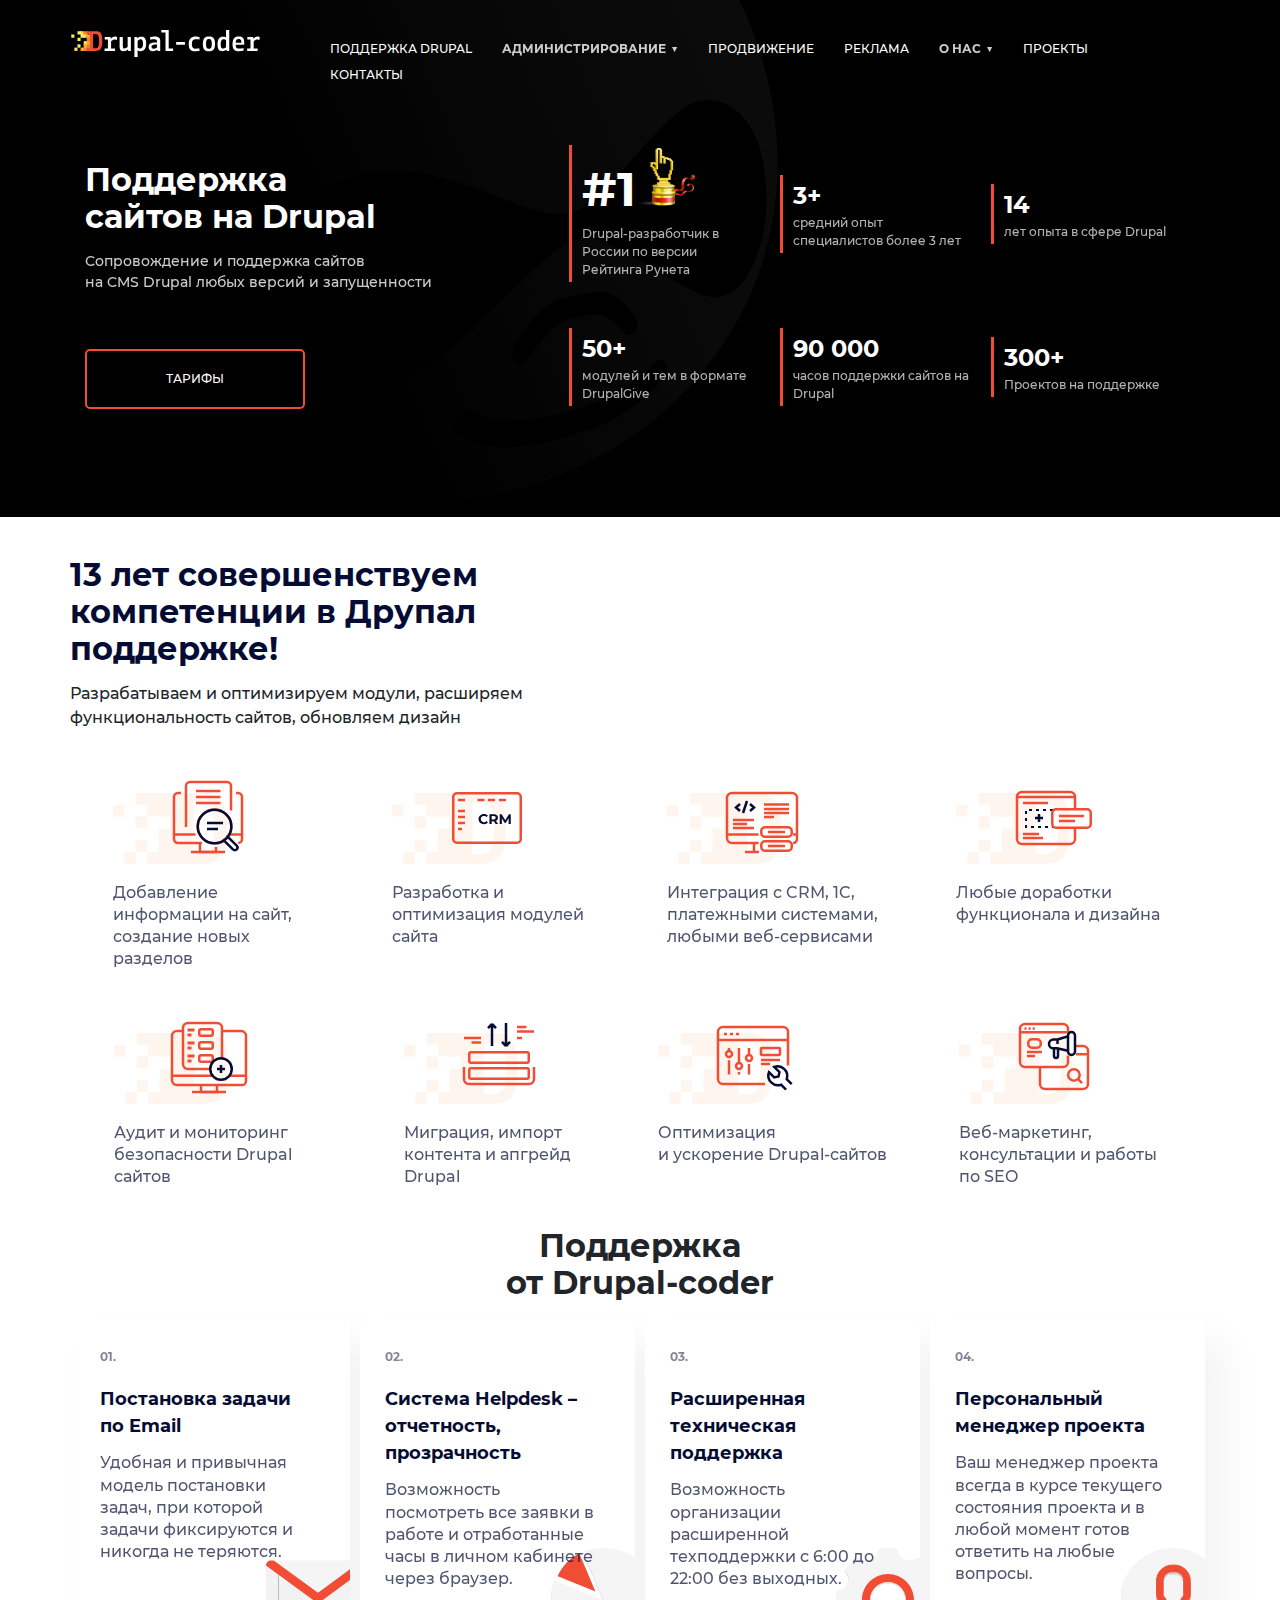
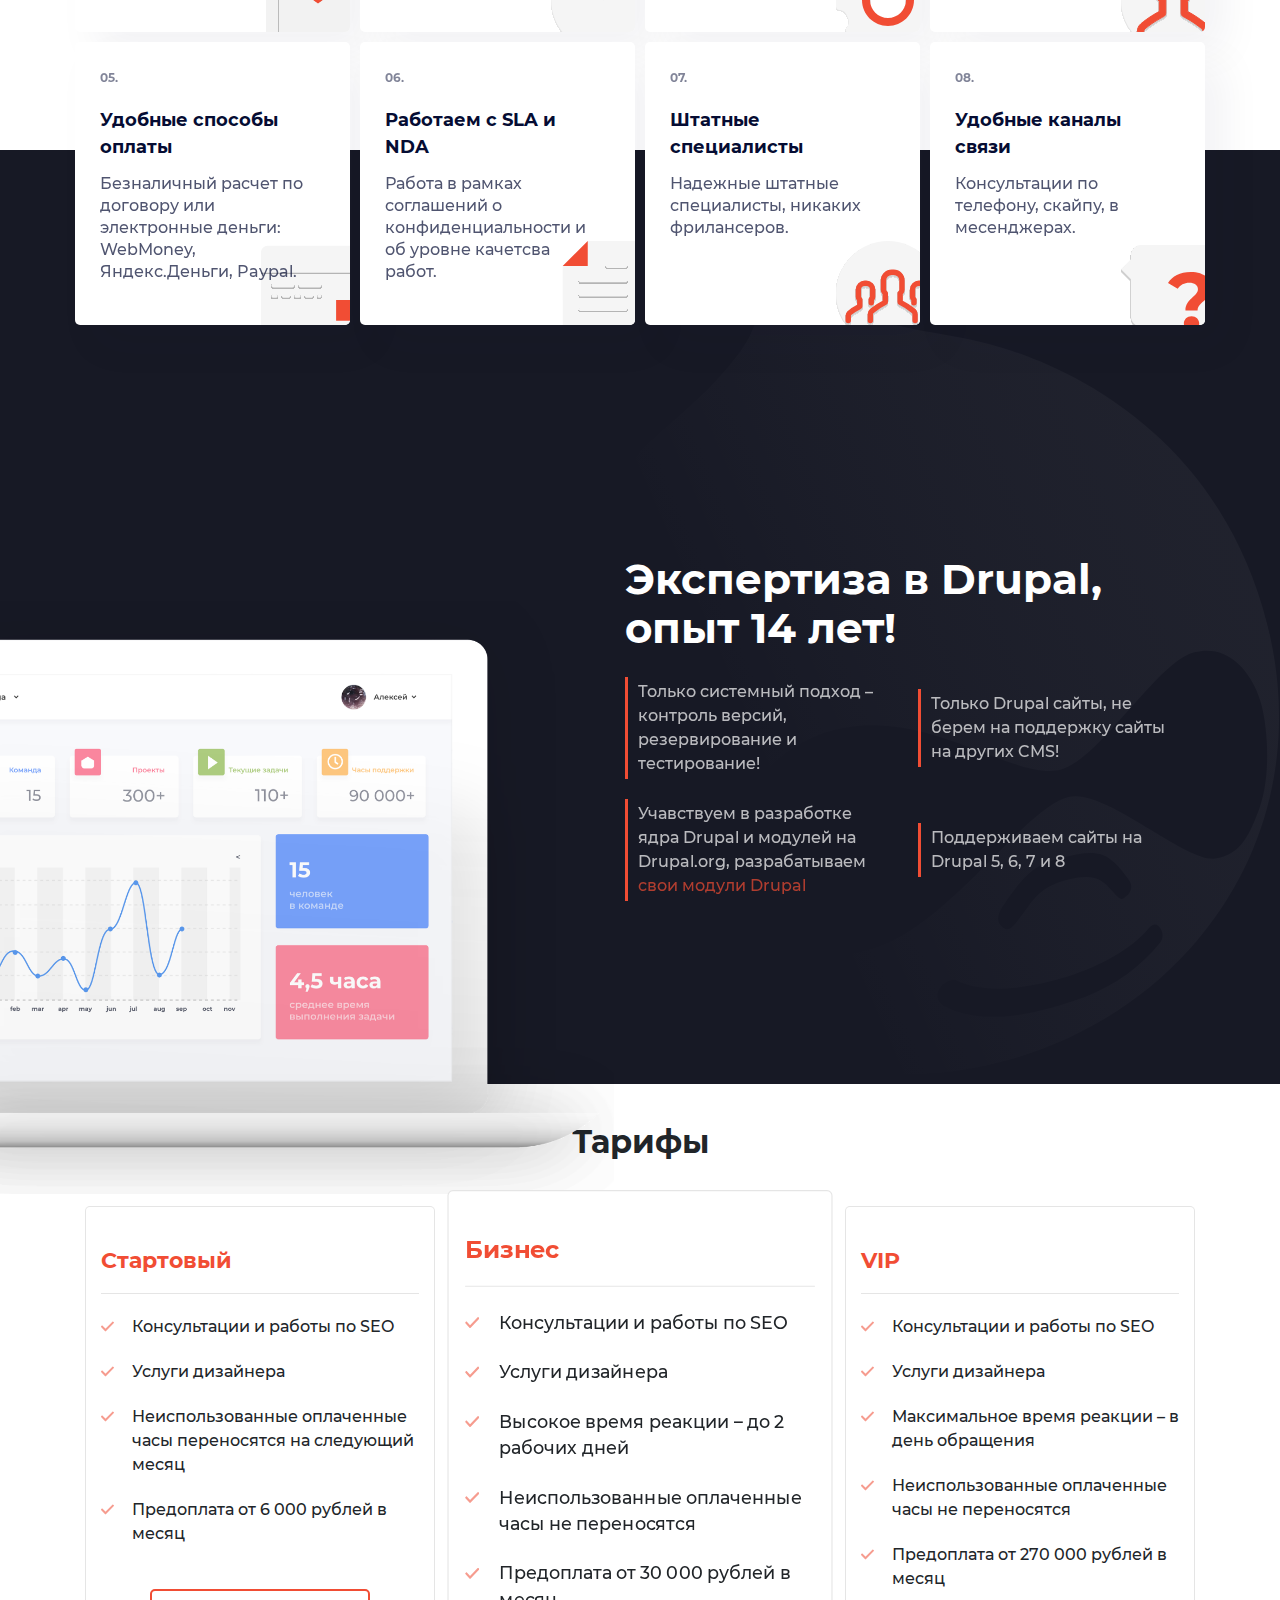
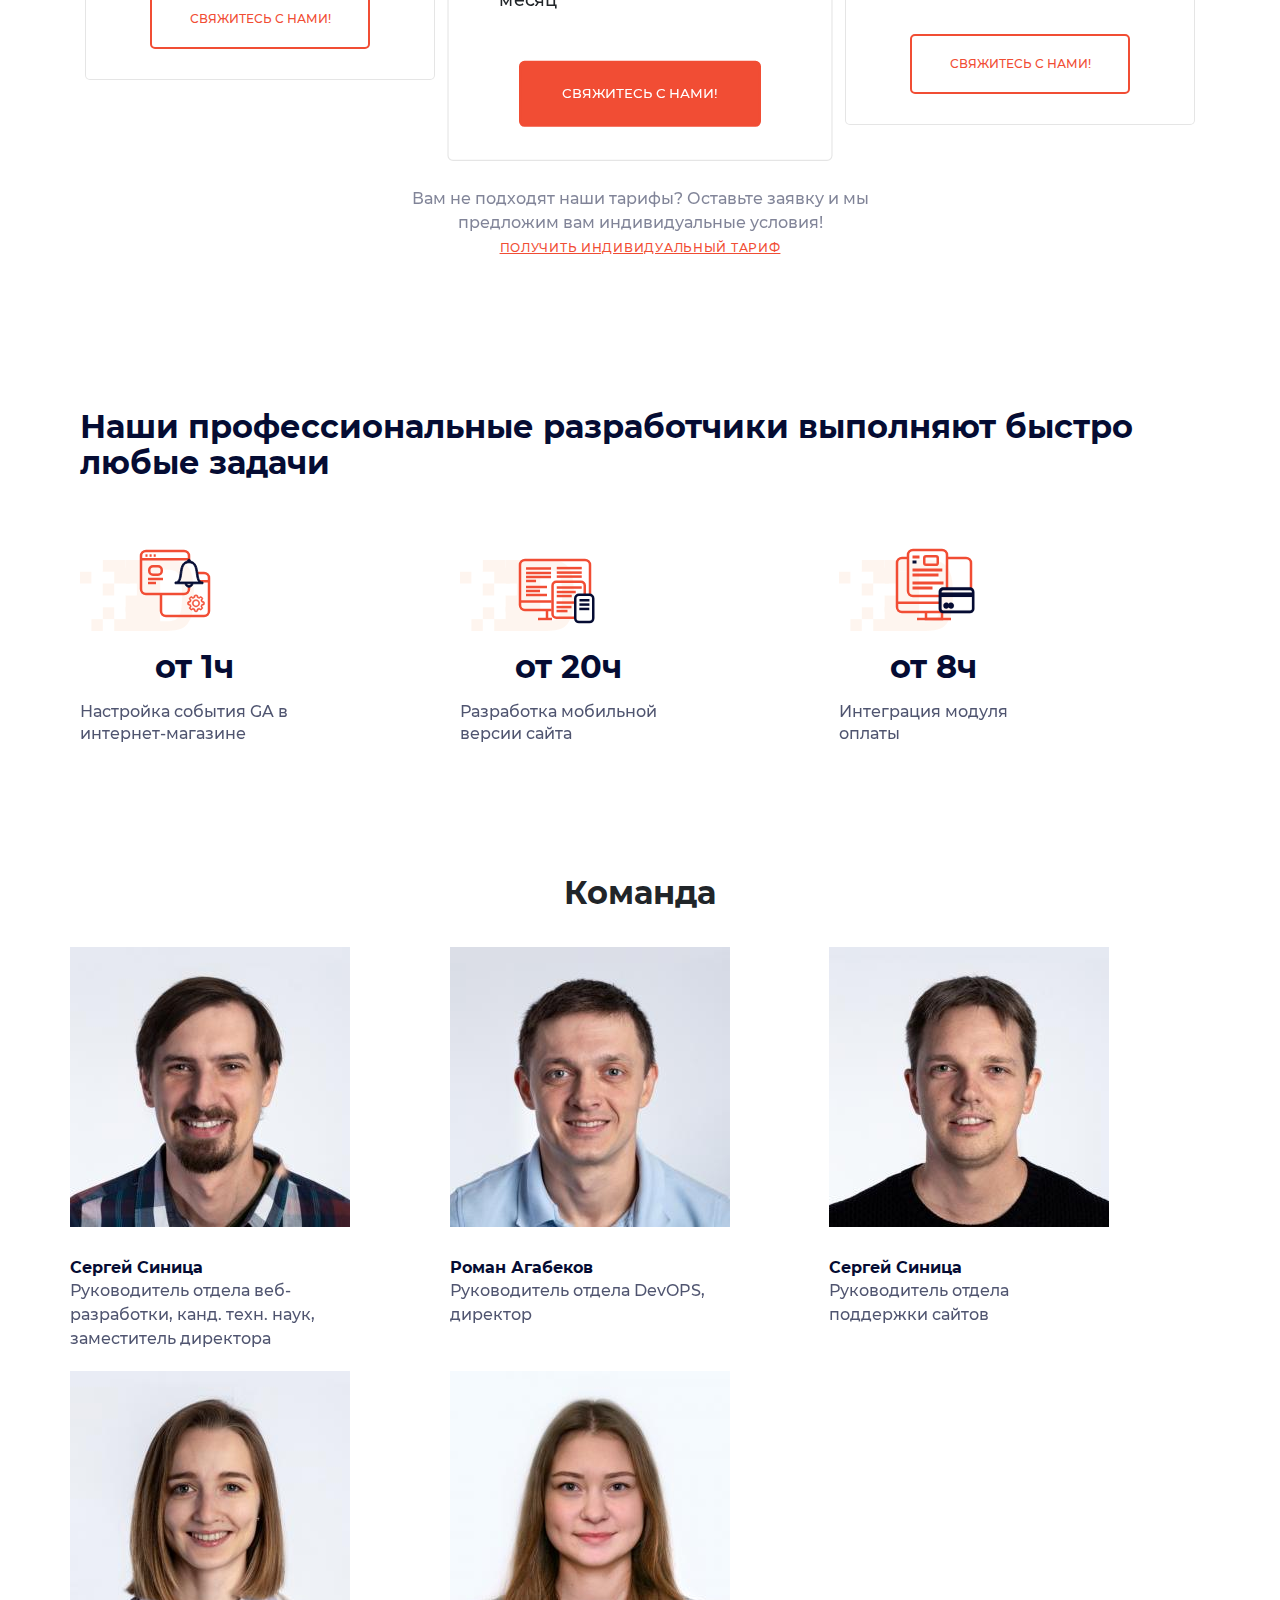
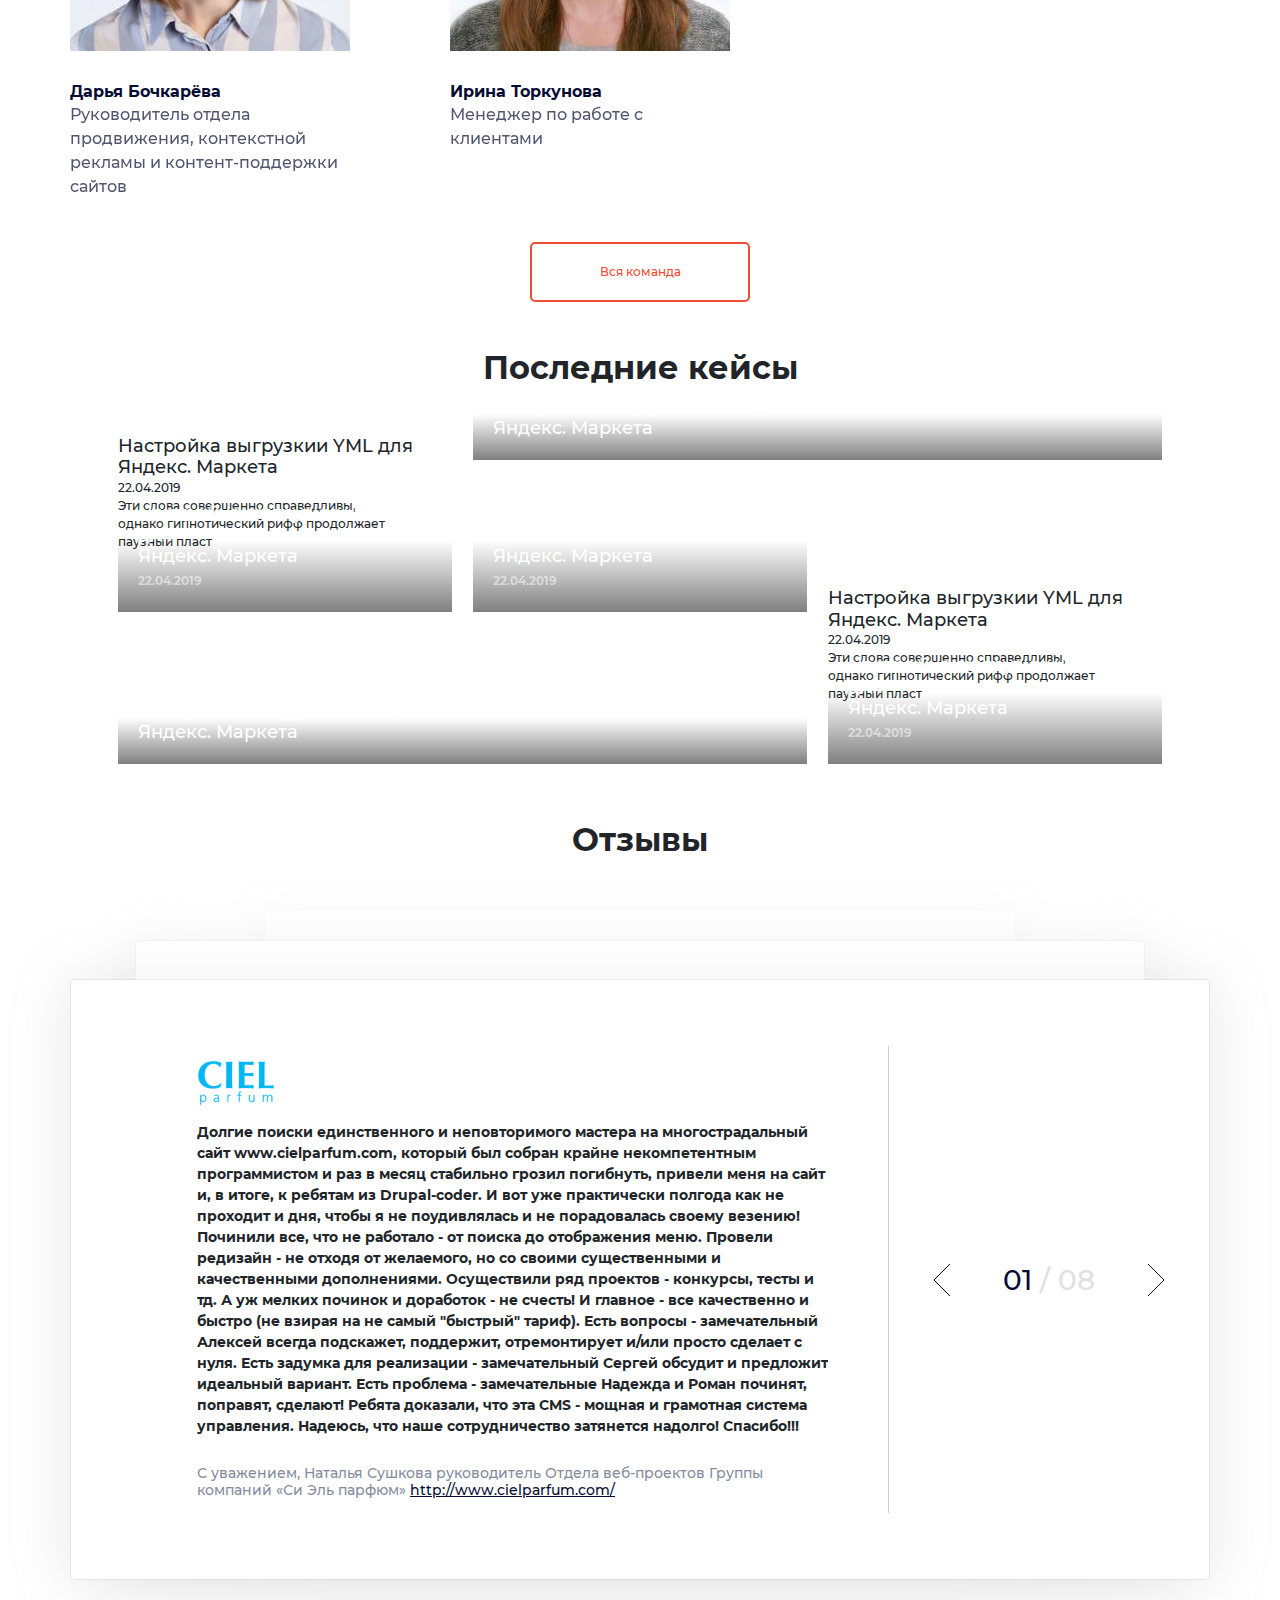
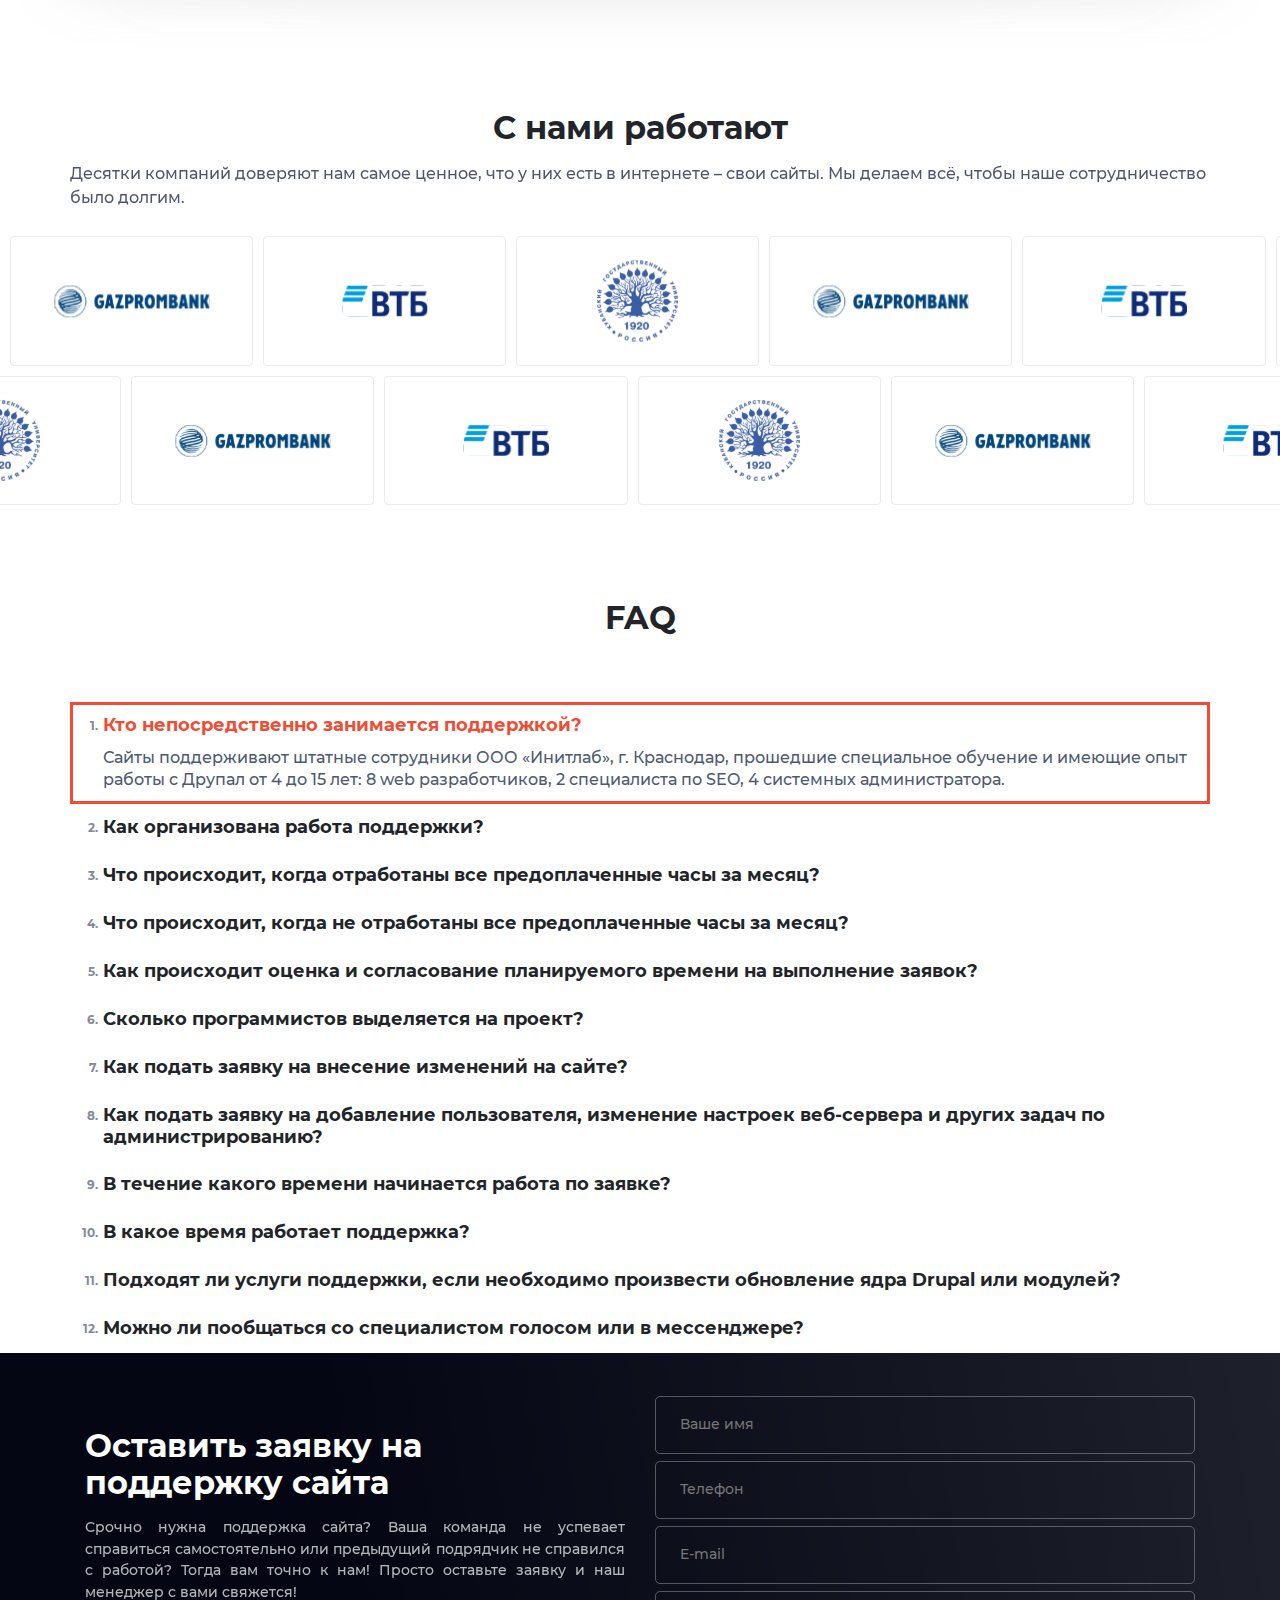
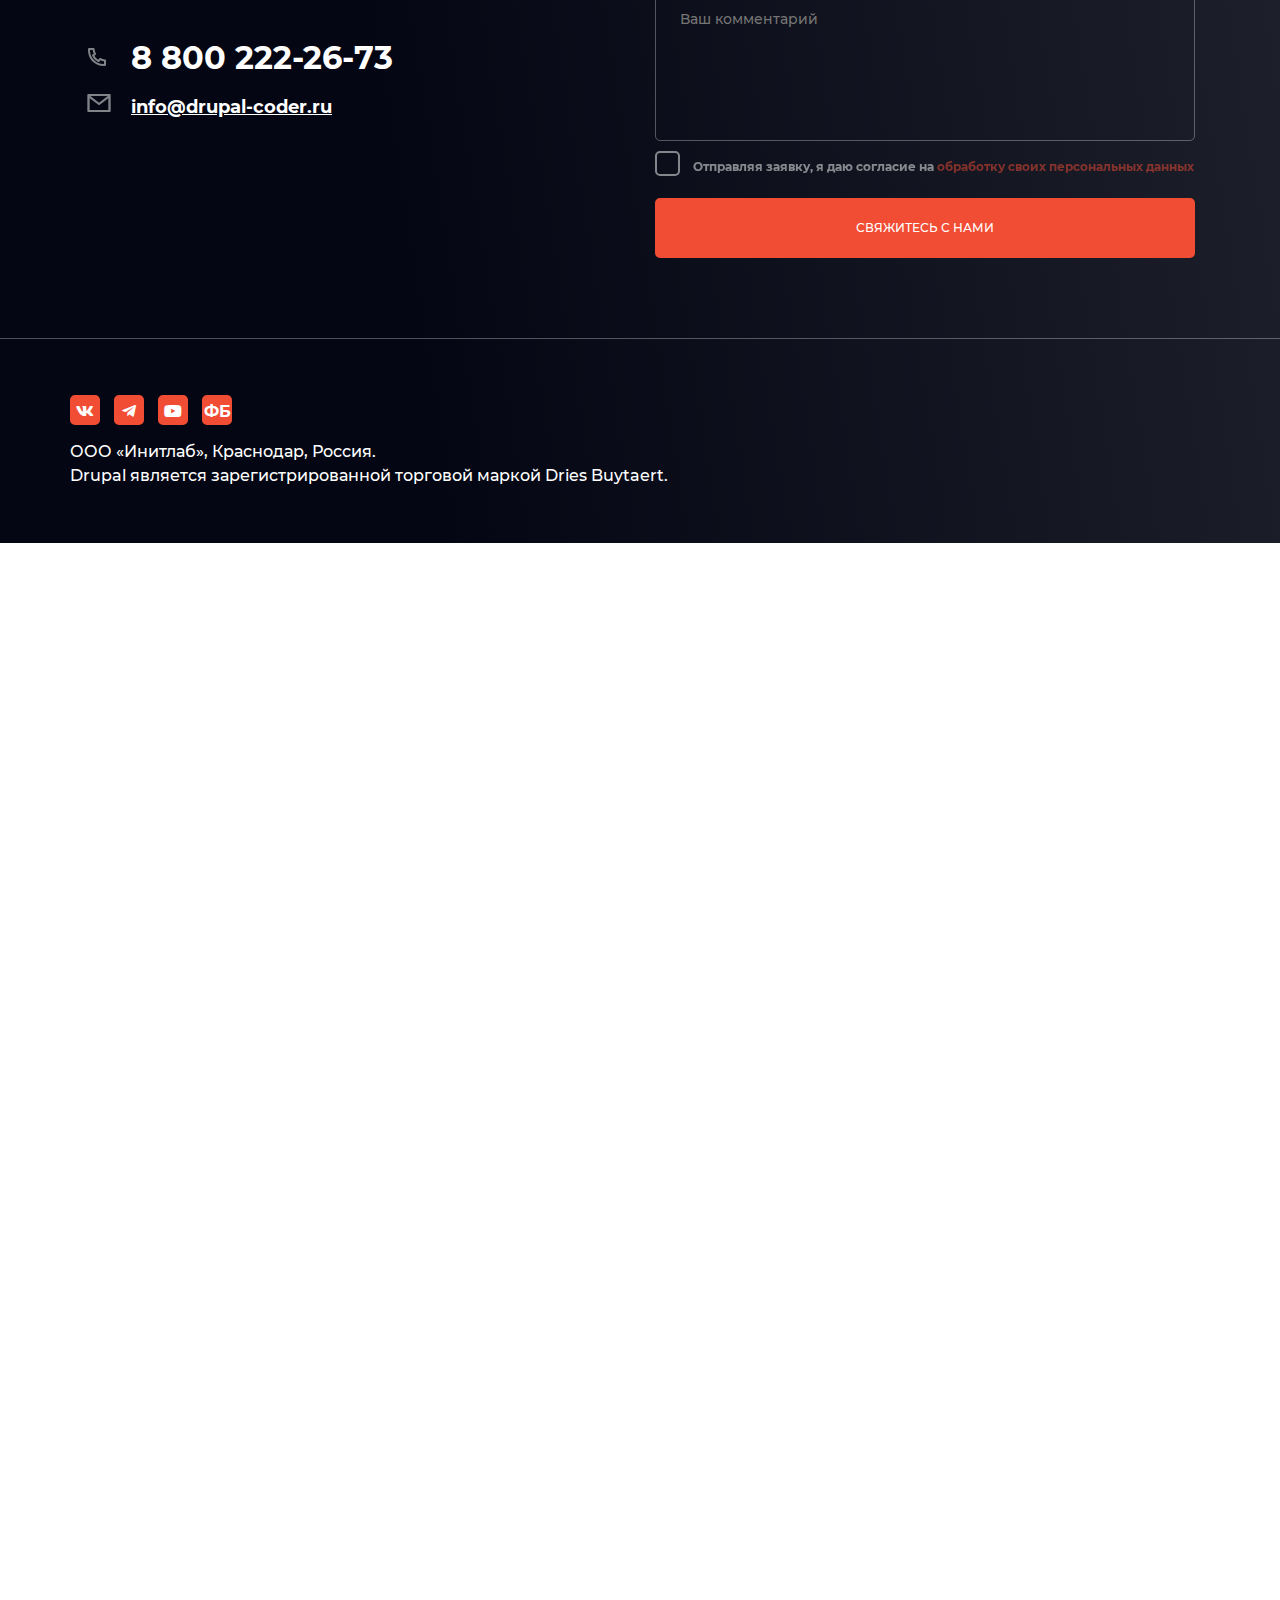
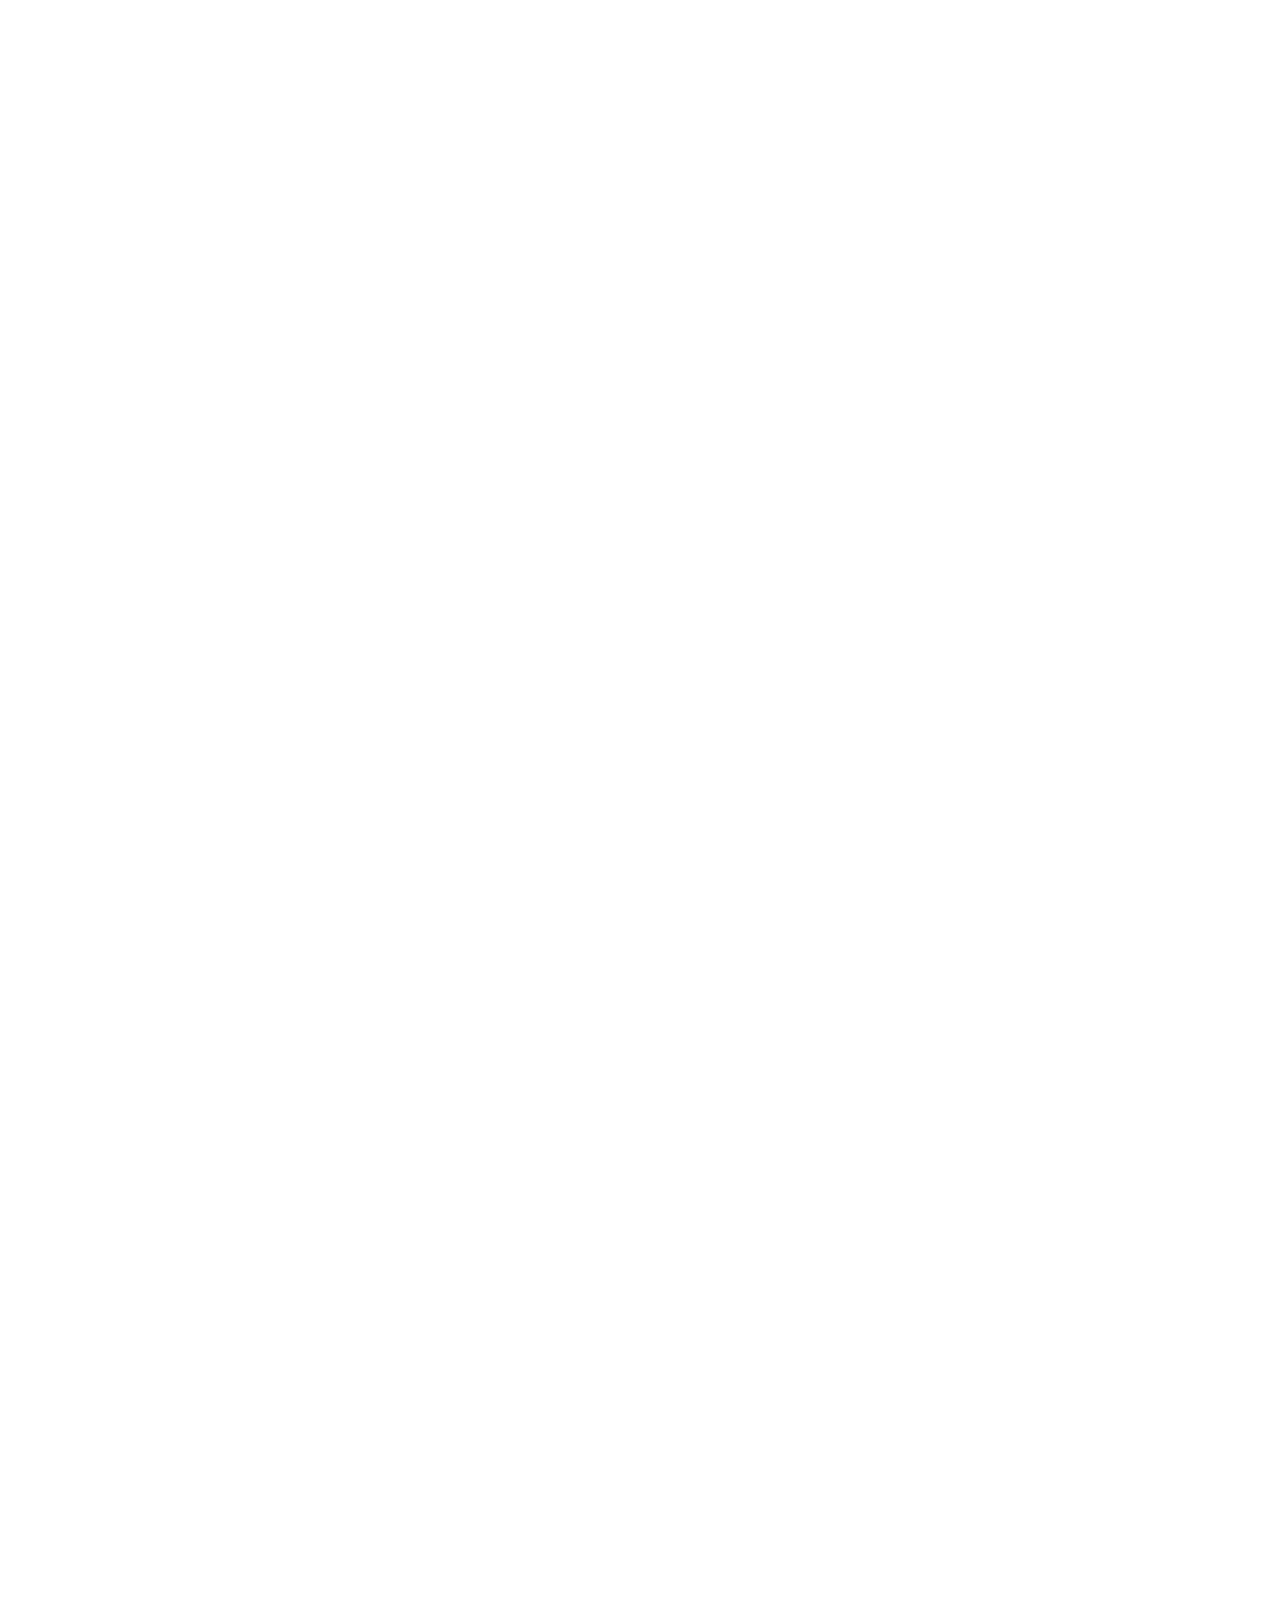
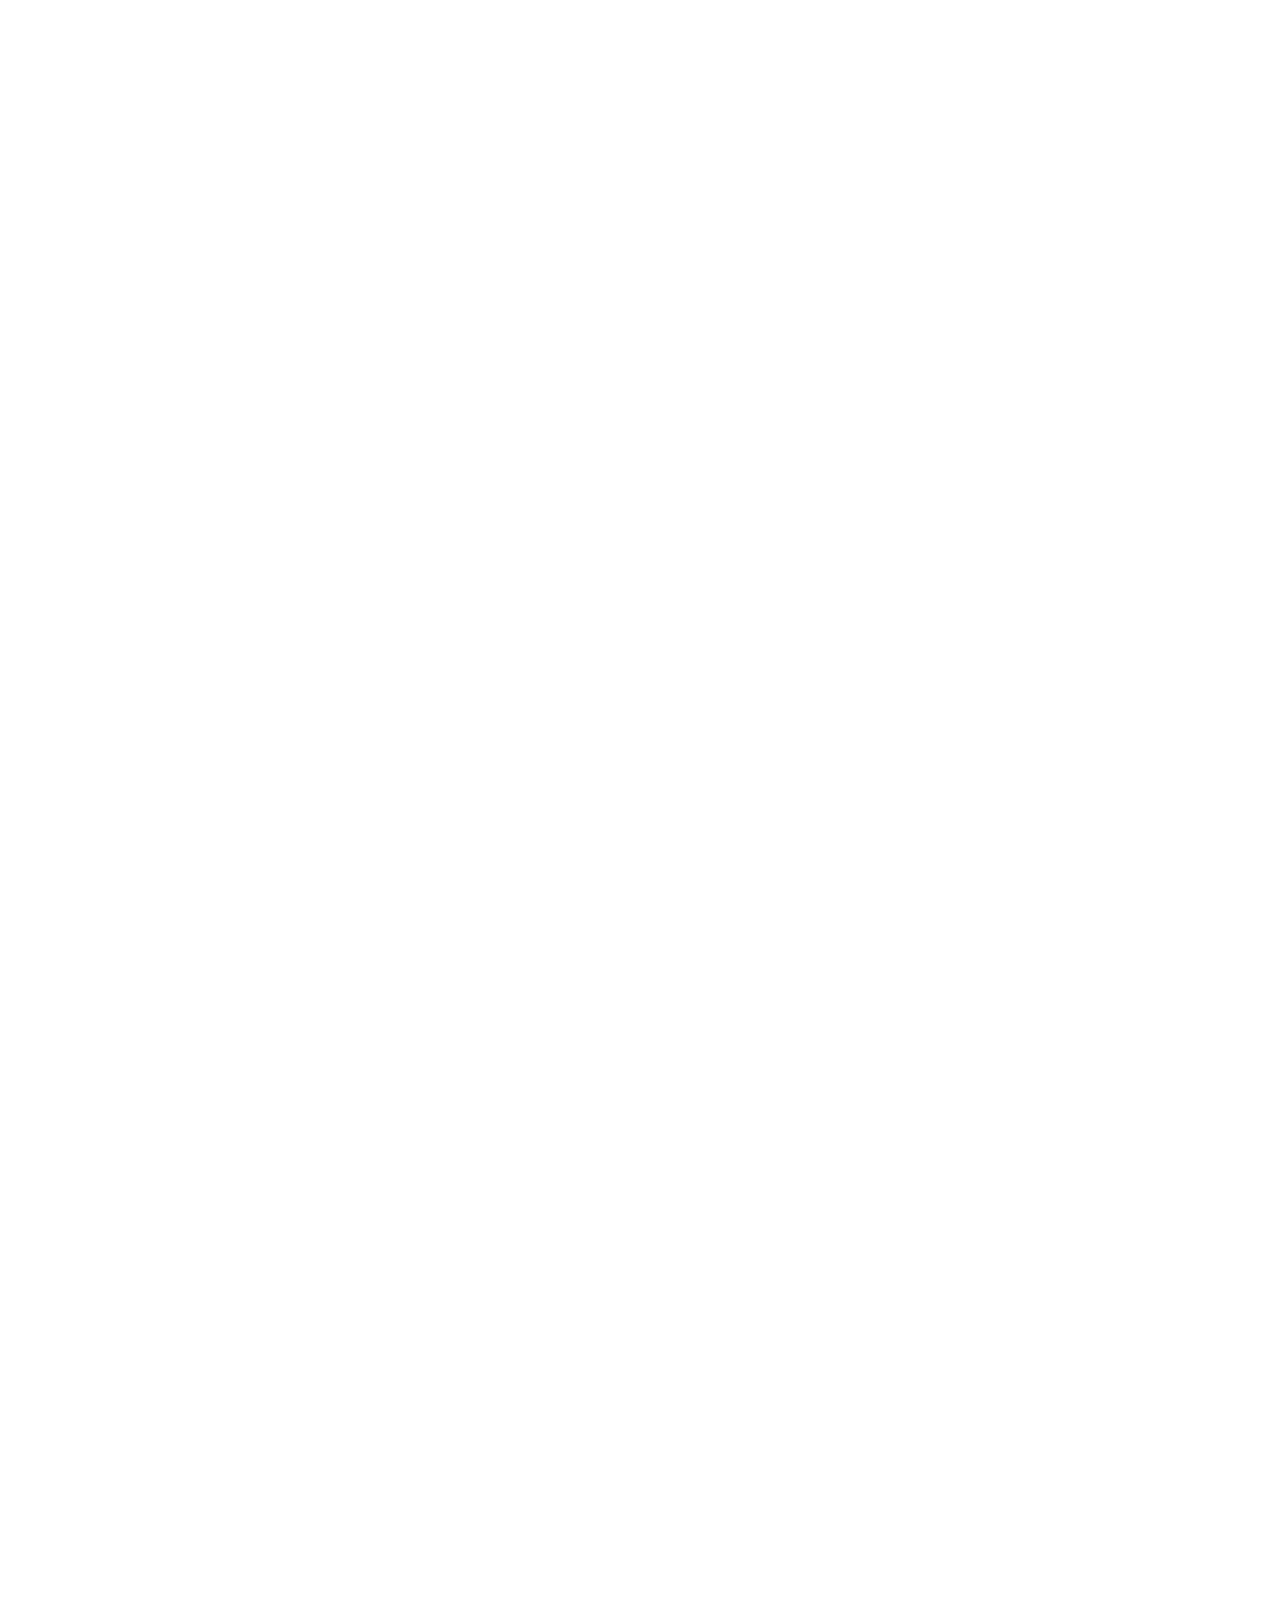
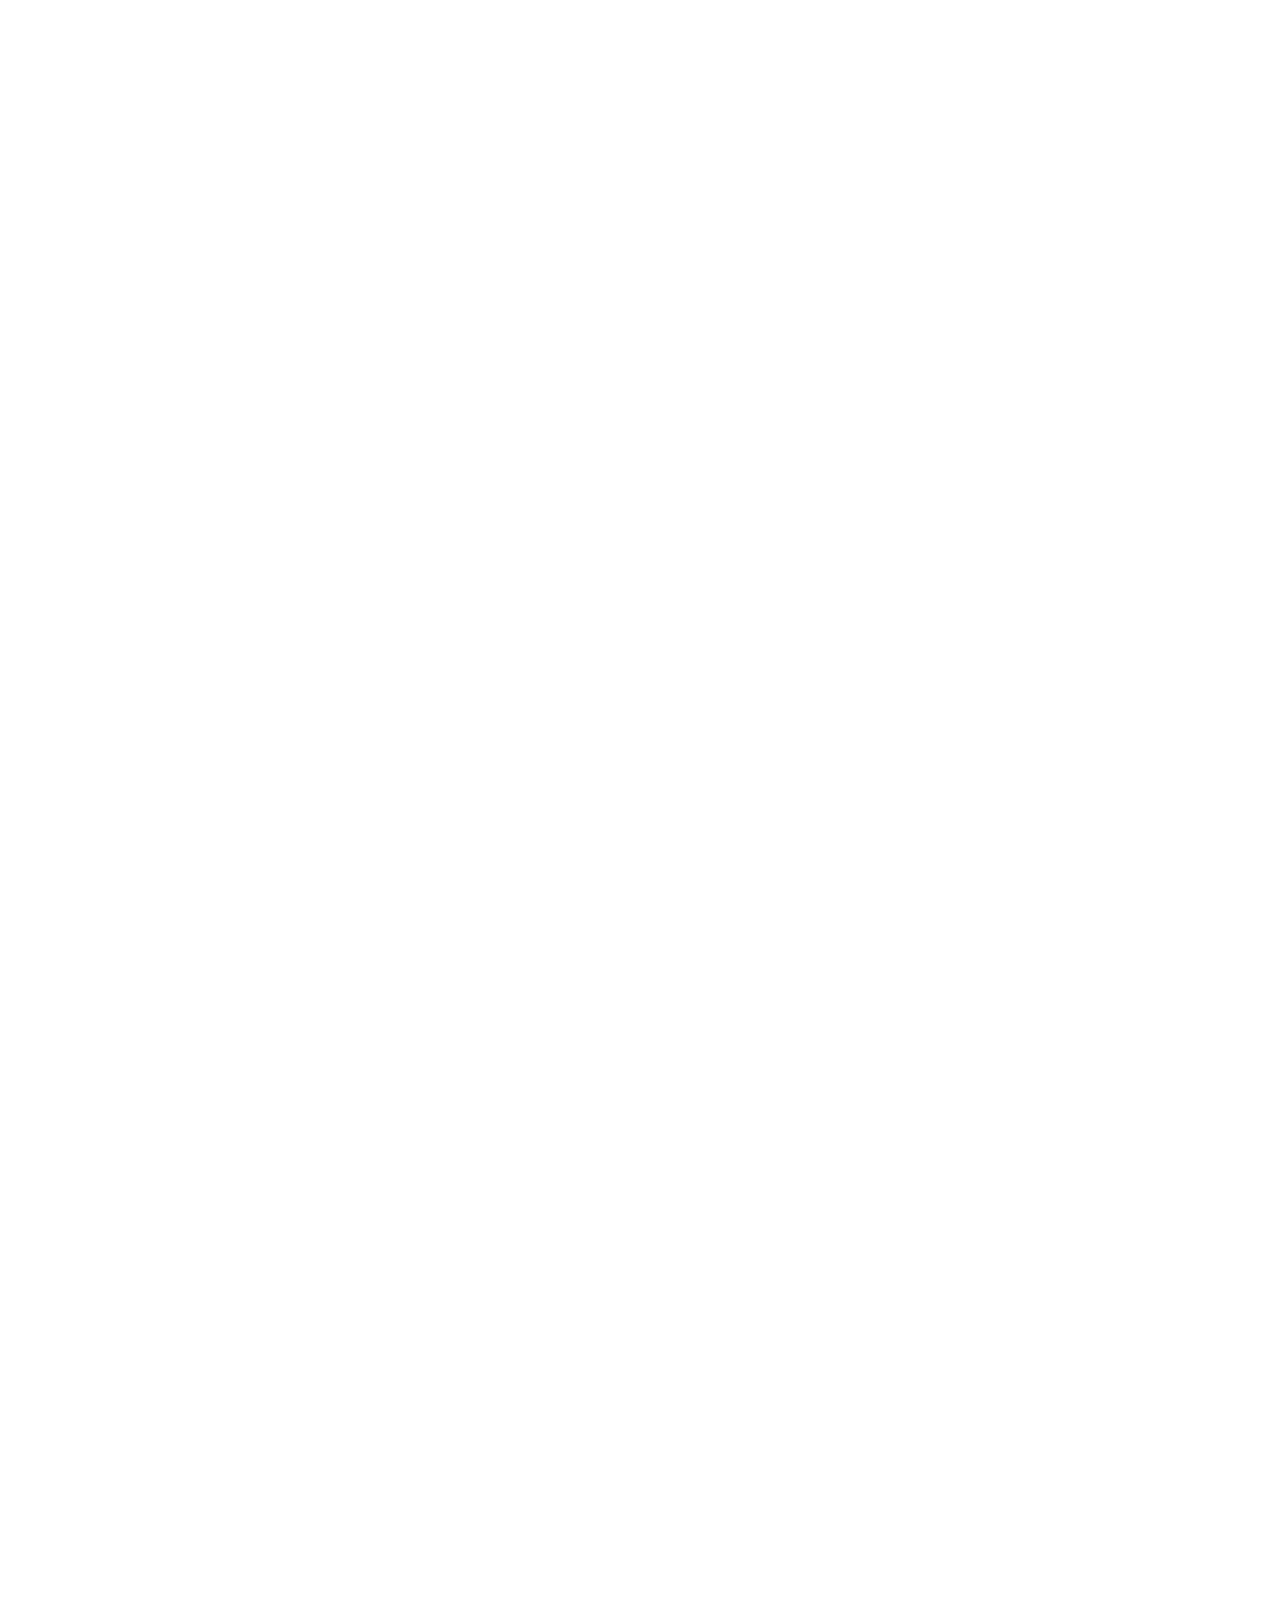
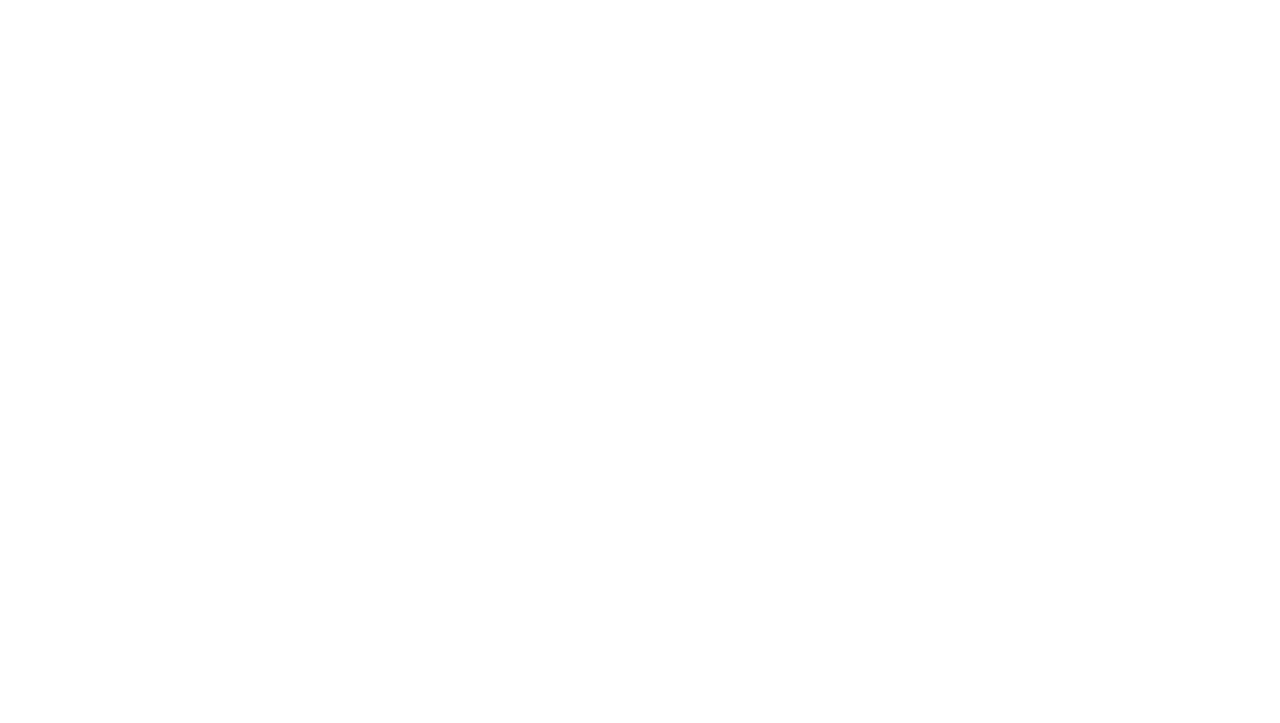
==== commit 3ff53156: "Update index.html" ====
--- a/projectWEB/index.html
+++ b/projectWEB/index.html
@@ -862,7 +862,7 @@
                         <span>Отправляя заявку, я даю согласие на <a href="">обработку своих персональных данных</a></span>
                     </label>
                 </div>
-                <div data-theme="dark" class="g-recaptcha" data-sitekey="6Lc5qZwqAAAAAH7Qaqn3OS6c-1f9ucB2doS07ulO"></div>
+                <div data-theme="dark" class="g-recaptcha" data-sitekey="6LeLxjIpAAAAAMWW79_2pMO4P4o9W6NKWZZHo_sz"></div>
                 <button id="send" class="btn_send button_select" type="submit">СВЯЖИТЕСЬ С НАМИ</button>
             </form>
         </div>
--- a/projectWEB/style.css
+++ b/projectWEB/style.css
@@ -64,6 +64,7 @@
     font-size: 14px;
     line-height: 114.286%;
     outline: none;
+    resize: none;
 }
 a, 
 a:hover{
@@ -281,6 +282,10 @@
 }
 .menu .thisPage{
     color:#F14D34
+}
+.menu_podcat > ul li:hover {
+    background-color: #8e1401; /* Цвет фона при наведении */
+    color: #fff; /* Цвет текста при наведении */
 }
 
 
